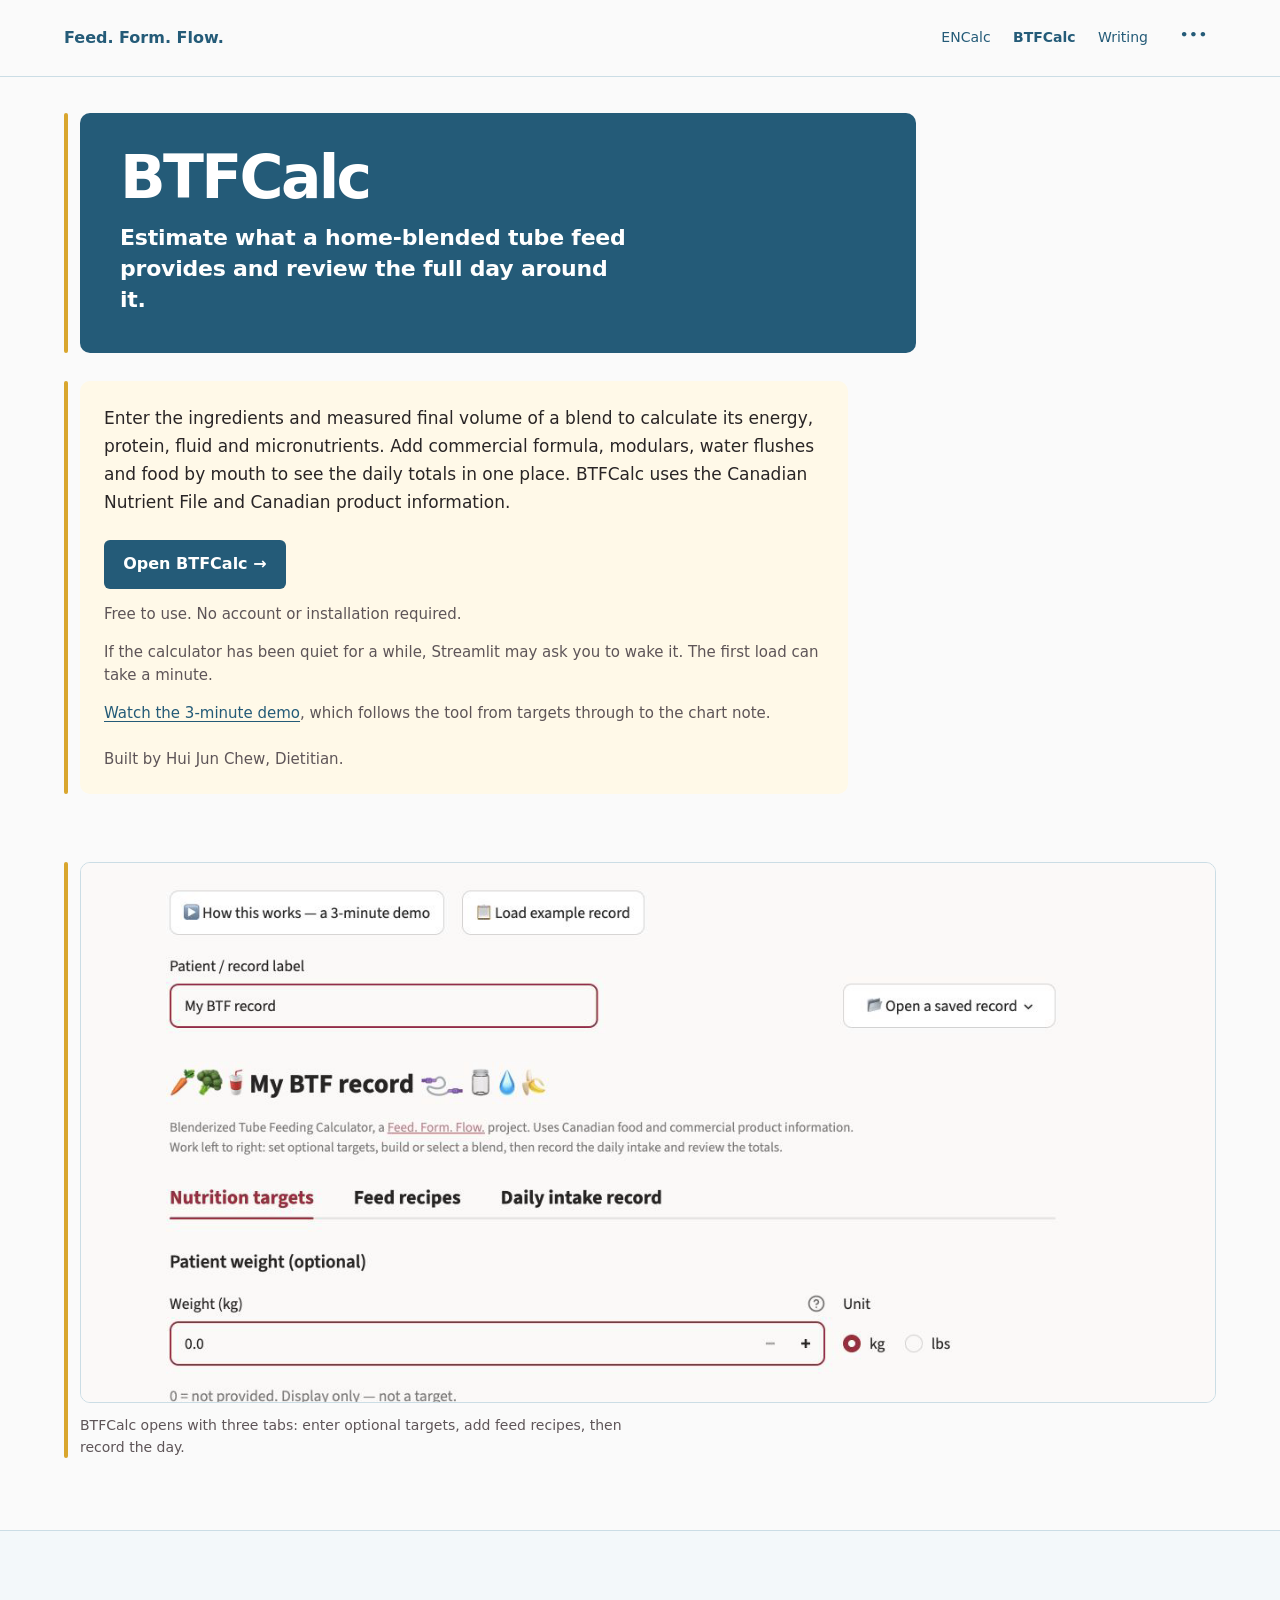
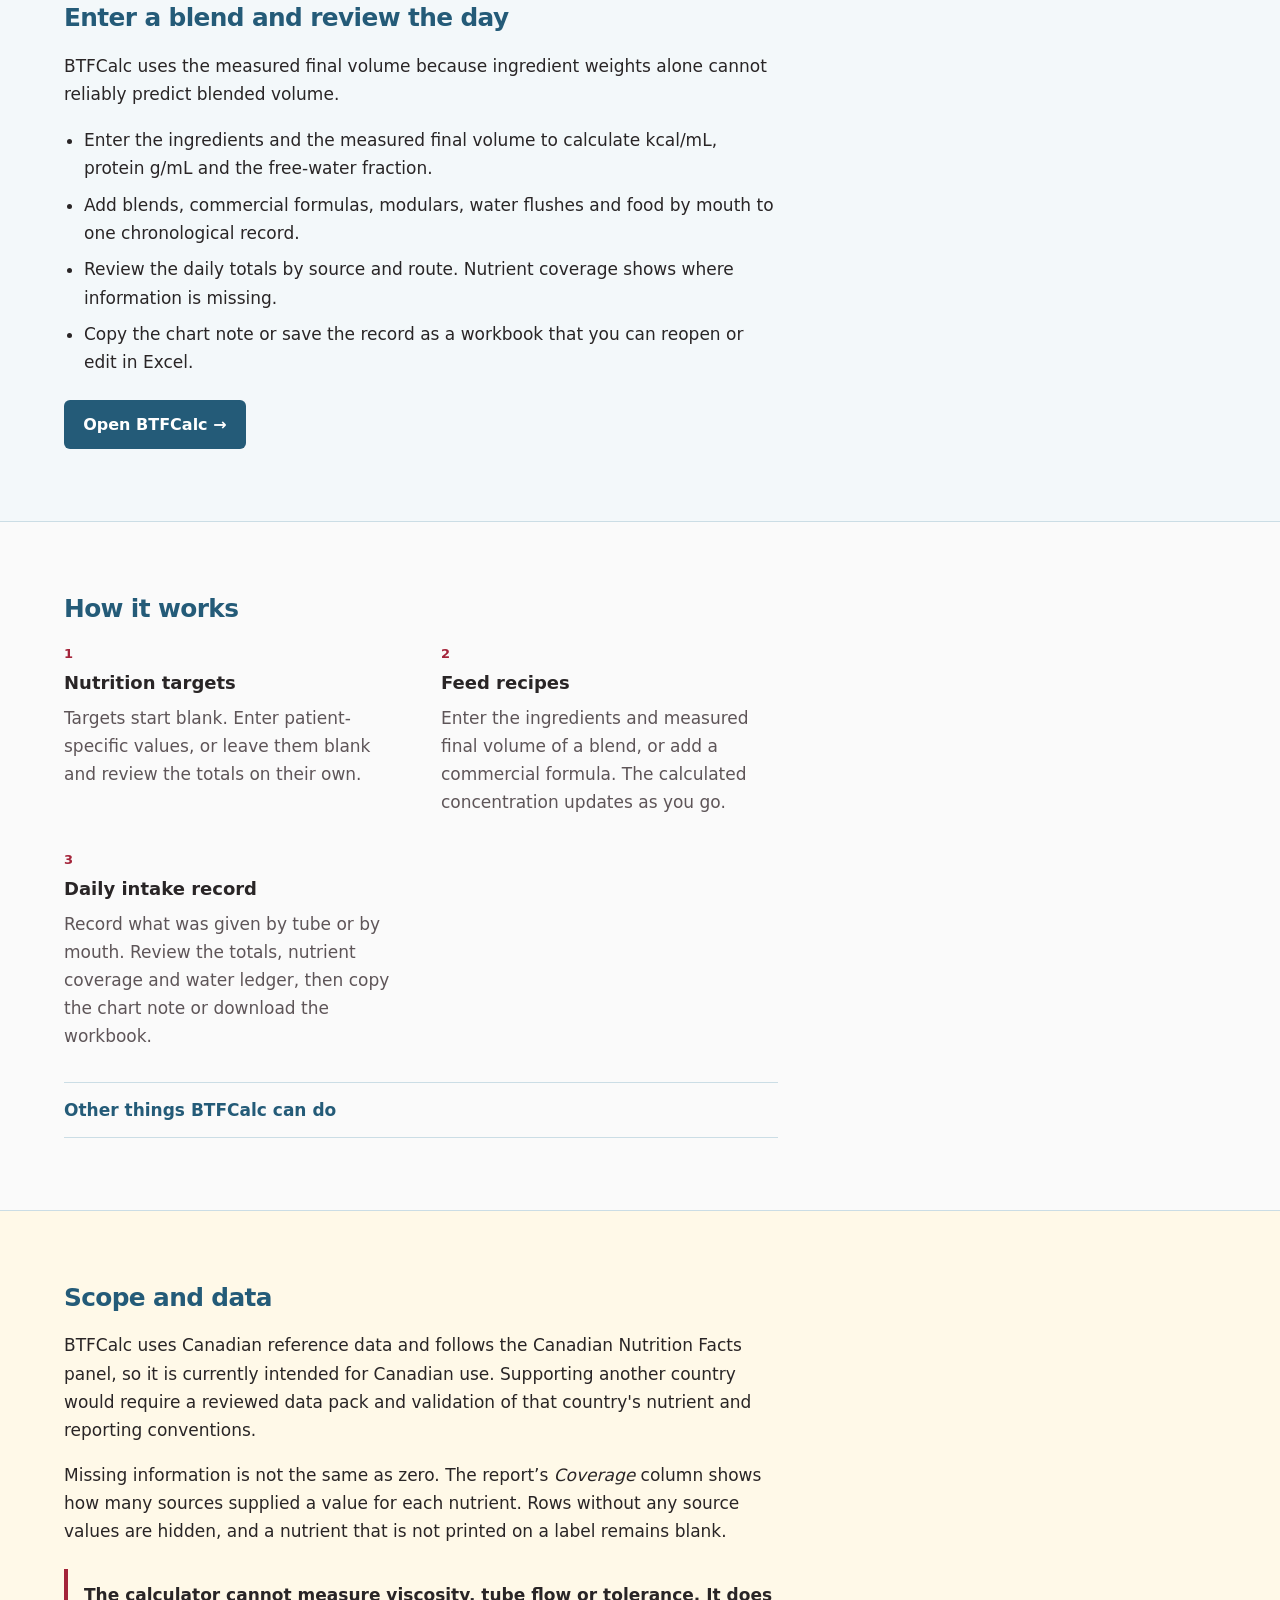
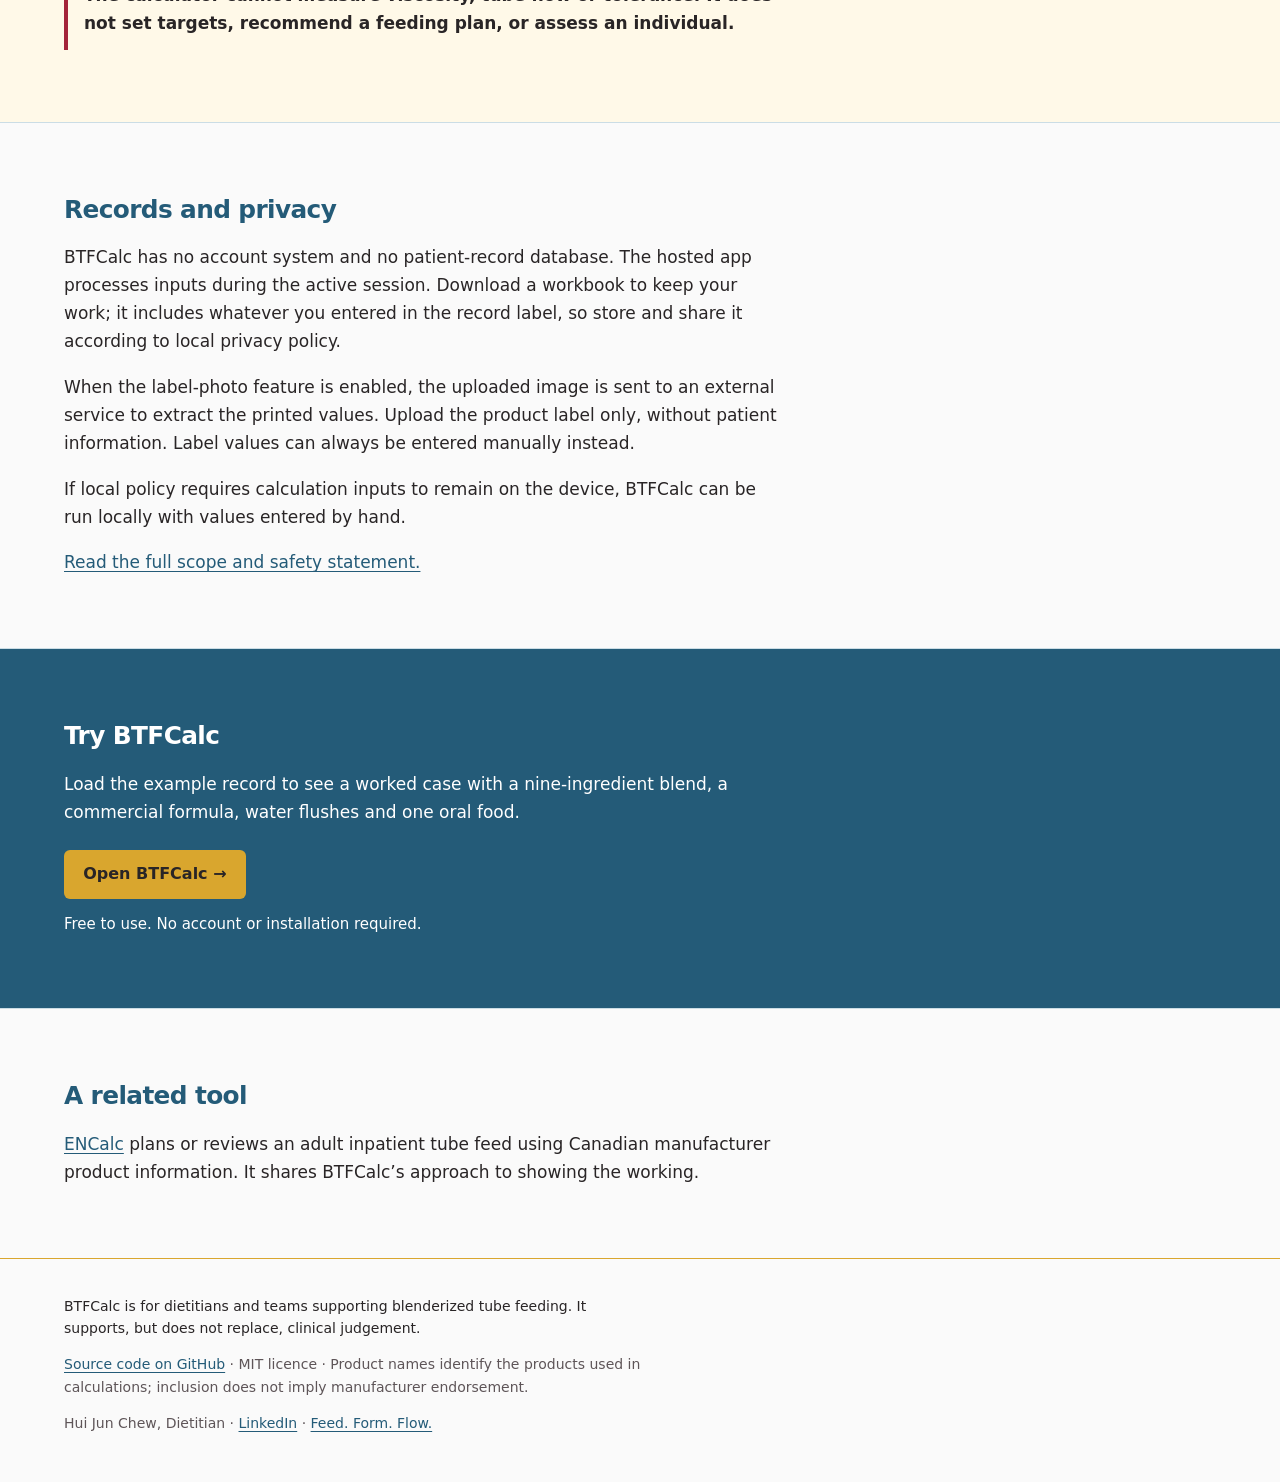
==== docs/btfcalc/index.html @ 2ecd9cf6 "Refine the tools note and product headings" ====
<!doctype html>
<html lang="en">
<head>
<meta charset="utf-8">
<meta name="viewport" content="width=device-width, initial-scale=1, viewport-fit=cover">
<title>BTFCalc | Blenderized Tube Feeding Calculator</title>
<meta name="description" content="BTFCalc helps dietitians enter a home-blended tube feed using its measured final volume and review it alongside the rest of the day's intake. Free, with no account required.">

<link rel="canonical" href="https://feedformflow.ca/btfcalc/">
<link rel="icon" href="../favicon.svg" type="image/svg+xml">

<meta property="og:type" content="website">
<meta property="og:site_name" content="Feed. Form. Flow.">
<meta property="og:title" content="BTFCalc | Blenderized Tube Feeding Calculator">
<meta property="og:description" content="BTFCalc helps dietitians enter a home-blended tube feed using its measured final volume and review it alongside the rest of the day's intake. Free, with no account required.">
<meta property="og:url" content="https://feedformflow.ca/btfcalc/">
<meta property="og:image" content="https://feedformflow.ca/btfcalc/card.png">
<meta property="og:image:width" content="1200">
<meta property="og:image:height" content="630">
<meta property="og:image:alt" content="BTFCalc blenderized tube feeding calculator">
<meta name="twitter:card" content="summary_large_image">

<script type="application/ld+json">
{
  "@context": "https://schema.org",
  "@type": "SoftwareApplication",
  "name": "BTFCalc",
  "alternateName": "Blenderized Tube Feeding Calculator",
  "applicationCategory": "HealthApplication",
  "operatingSystem": "Any modern web browser",
  "url": "https://feedformflow.ca/btfcalc/",
  "installUrl": "https://btfcalc.feedformflow.ca",
  "isAccessibleForFree": true,
  "license": "https://opensource.org/licenses/MIT",
  "inLanguage": "en-CA",
  "author": {
    "@type": "Person",
    "name": "Hui Jun Chew",
    "jobTitle": "Dietitian"
  },
  "description": "BTFCalc helps dietitians enter a home-blended tube feed using its measured final volume and review its energy, protein, fluid and micronutrients alongside the rest of the day's intake."
}
</script>

<script src="../theme.js"></script>
<link rel="stylesheet" href="../theme.css">
<link rel="stylesheet" href="../site.css">
</head>
<body>

<a class="skip" href="#main">Skip to main content</a>

<header class="masthead">
  <div class="wide">
    <a class="wordmark" href="../">Feed. Form. Flow.</a>
    <div class="product-header-actions">
      <nav aria-label="Main">
        <a href="../encalc/">ENCalc</a>
        <a href="./" aria-current="page">BTFCalc</a>
        <a href="https://feedformflow.substack.com">Writing</a>
      </nav>
      <div class="fff-theme-menu">
        <button class="fff-theme-trigger" type="button" aria-expanded="false" aria-controls="fff-theme-options" aria-label="Choose colour theme"><span aria-hidden="true">•••</span></button>
        <div class="fff-theme-control" id="fff-theme-options" role="group" aria-label="Colour theme" hidden>
          <button type="button" data-theme-choice="system" aria-pressed="false"><span class="fff-theme-icon" aria-hidden="true">◐</span><span>System</span></button>
          <button type="button" data-theme-choice="light" aria-pressed="false"><span class="fff-theme-icon" aria-hidden="true">☀</span><span>Light</span></button>
          <button type="button" data-theme-choice="dark" aria-pressed="false"><span class="fff-theme-icon" aria-hidden="true">☾</span><span>Dark</span></button>
        </div>
      </div>
    </div>
  </div>
</header>

<main id="main">

  <div class="hero">
    <div class="hero-frame wide">
      <div class="product-title-surface">
        <h1>BTFCalc</h1>
        <p class="standfirst">Estimate what a home-blended tube feed provides and
          review the full day around it.</p>
      </div>
      <div class="product-introduction">

      <p class="intro">Enter the ingredients and measured final volume of a
        blend to calculate its energy, protein, fluid and micronutrients. Add
        commercial formula, modulars, water flushes and food by mouth to see the
        daily totals in one place. BTFCalc uses the Canadian Nutrient File and
        Canadian product information.</p>

      <div class="actions">
        <a class="cta" href="https://btfcalc.feedformflow.ca">Open BTFCalc →</a>
      </div>

      <p class="note">Free to use. No account or installation required.</p>

      <p class="note">If the calculator has been quiet for a while, Streamlit
        may ask you to wake it. The first load can take a minute.</p>

      <p class="note"><a href="https://vimeo.com/1216832087">Watch the 3-minute
        demo</a>, which follows the tool from targets through to the chart
        note.</p>

      <p class="byline">Built by Hui Jun Chew, Dietitian.</p>
      </div>
    </div>
  </div>

  <div class="media">
    <div class="shot">
      <figure>
        <img src="screenshot-landing.png" width="1280" height="608"
             alt="The blank BTFCalc opening screen, with an optional patient weight field and tabs for Nutrition targets, Feed recipes and Daily intake record.">
        <figcaption>BTFCalc opens with three tabs: enter optional targets, add
          feed recipes, then record the day.</figcaption>
      </figure>
    </div>
  </div>

  <section class="band">
    <div class="copy">
      <h2>Enter a blend and review the day</h2>

      <p>BTFCalc uses the measured final volume because ingredient weights alone
        cannot reliably predict blended volume.</p>

      <ul>
        <li>Enter the ingredients and the measured final volume to calculate
          kcal/mL, protein g/mL and the free-water fraction.</li>
        <li>Add blends, commercial formulas, modulars, water flushes and food by
          mouth to one chronological record.</li>
        <li>Review the daily totals by source and route. Nutrient coverage shows
          where information is missing.</li>
        <li>Copy the chart note or save the record as a workbook that you can
          reopen or edit in Excel.</li>
      </ul>

      <div class="actions">
        <a class="cta" href="https://btfcalc.feedformflow.ca">Open BTFCalc →</a>
      </div>
    </div>
  </section>

  <section>
    <div class="copy">
      <h2>How it works</h2>

      <ol class="steps">
        <li>
          <span class="num">1</span>
          <h3>Nutrition targets</h3>
          <p>Targets start blank. Enter patient-specific values, or leave them
            blank and review the totals on their own.</p>
        </li>
        <li>
          <span class="num">2</span>
          <h3>Feed recipes</h3>
          <p>Enter the ingredients and measured final volume of a blend, or add
            a commercial formula. The calculated concentration updates as you
            go.</p>
        </li>
        <li>
          <span class="num">3</span>
          <h3>Daily intake record</h3>
          <p>Record what was given by tube or by mouth. Review the totals,
            nutrient coverage and water ledger, then copy the chart note or
            download the workbook.</p>
        </li>
      </ol>

      <details>
        <summary>Other things BTFCalc can do</summary>
        <div class="details-body">
          <ul>
            <li>Compare a blend against 51 adult Canadian tube-feeding formulas
              at a daily volume you choose.</li>
            <li>Search the Canadian Nutrient File using your words in any order,
              with some tolerance for spelling mistakes. BTFCalc does not choose
              a food for you.</li>
            <li>Record modular powders in grams and liquids in millilitres, with
              the route for each. Water used to mix a powder is entered
              separately.</li>
            <li>When the label-photo feature is available, read a nutrition
              label into a form that you check against the label in your hand.</li>
          </ul>
        </div>
      </details>
    </div>
  </section>

  <section class="band yellow-band">
    <div class="copy">
      <h2>Scope and data</h2>

      <p>BTFCalc uses Canadian reference data and follows the Canadian Nutrition
        Facts panel, so it is currently intended for Canadian use. Supporting
        another country would require a reviewed data pack and validation of
        that country's nutrient and reporting conventions.</p>

      <p>Missing information is not the same as zero. The report’s
        <em>Coverage</em> column shows how many sources supplied a value for each
        nutrient. Rows without any source values are hidden, and a nutrient that
        is not printed on a label remains blank.</p>

      <div class="caution">
        <p><strong>The calculator cannot measure viscosity, tube flow or
          tolerance. It does not set targets, recommend a feeding plan, or assess
          an individual.</strong></p>
      </div>
    </div>
  </section>

  <section>
    <div class="copy">
      <h2>Records and privacy</h2>

      <p>BTFCalc has no account system and no patient-record database. The hosted
        app processes inputs during the active session. Download a workbook to
        keep your work; it includes whatever you entered in the record label, so
        store and share it according to local privacy policy.</p>

      <p>When the label-photo feature is enabled, the uploaded image is sent to
        an external service to extract the printed values. Upload the product
        label only, without patient information. Label values can always be
        entered manually instead.</p>

      <p>If local policy requires calculation inputs to remain on the device,
        BTFCalc can be run locally with values entered by hand.</p>

      <p><a href="https://github.com/greywhitebinary/blenderized-tubefeed-calculator#scope-and-safety">Read
        the full scope and safety statement.</a></p>
    </div>
  </section>

  <section class="band final">
    <div class="copy">
      <h2>Try BTFCalc</h2>

      <p>Load the example record to see a worked case with a nine-ingredient
        blend, a commercial formula, water flushes and one oral food.</p>

      <div class="actions">
        <a class="cta" href="https://btfcalc.feedformflow.ca">Open BTFCalc →</a>
      </div>

      <p class="note">Free to use. No account or installation required.</p>
    </div>
  </section>

  <section>
    <div class="copy">
      <h2>A related tool</h2>
      <p><a href="../encalc/">ENCalc</a> plans or reviews an adult inpatient tube
        feed using Canadian manufacturer product information. It shares BTFCalc’s
        approach to showing the working.</p>
    </div>
  </section>

</main>

<footer>
  <div class="wide">
    <p class="scope">BTFCalc is for dietitians and teams supporting blenderized
      tube feeding. It supports, but does not replace, clinical judgement.</p>
    <p><a href="https://github.com/greywhitebinary/blenderized-tubefeed-calculator">Source
      code on GitHub</a> · MIT licence · Product names identify the products used
      in calculations; inclusion does not imply manufacturer endorsement.</p>
    <p>Hui Jun Chew, Dietitian ·
      <a href="https://www.linkedin.com/in/hui-jun-gail-chew/">LinkedIn</a> ·
      <a href="https://feedformflow.substack.com">Feed. Form. Flow.</a></p>
  </div>
</footer>

</body>
</html>
---- docs/theme.css ----
.fff-theme-menu {
  position: relative;
  display: inline-flex;
  align-items: center;
}

.fff-theme-trigger,
.fff-theme-control button {
  appearance: none;
  border: 0;
  color: var(--theme-text, inherit);
  font: inherit;
  cursor: pointer;
}

.fff-theme-trigger {
  display: inline-flex;
  align-items: center;
  justify-content: center;
  width: 44px;
  height: 44px;
  border-radius: 7px;
  background: transparent;
}

.fff-theme-trigger span {
  padding-bottom: 7px;
  font-size: 13px;
  font-weight: 700;
  letter-spacing: 0.08em;
  line-height: 1;
}

.fff-theme-trigger:hover,
.fff-theme-trigger[aria-expanded="true"] {
  background: var(--theme-hover, rgba(36, 91, 120, 0.08));
}

.fff-theme-control {
  position: absolute;
  top: calc(100% + 6px);
  right: 0;
  z-index: 30;
  display: grid;
  grid-template-columns: repeat(3, 58px);
  gap: 3px;
  padding: 5px;
  border: 1px solid var(--theme-border, #CBDDE5);
  border-radius: 9px;
  background: var(--theme-ground, #FAFAFA);
  box-shadow: 0 8px 24px rgba(20, 30, 36, 0.14);
  white-space: nowrap;
}

.fff-theme-control[hidden] { display: none; }

.fff-theme-control button {
  display: inline-flex;
  flex-direction: column;
  align-items: center;
  justify-content: center;
  gap: 4px;
  min-height: 52px;
  border-radius: 6px;
  padding: 5px 4px;
  background: transparent;
  font-size: 11px;
  font-weight: 650;
  line-height: 1;
}

.fff-theme-icon {
  font-size: 17px;
  font-weight: 500;
  line-height: 1;
}

.fff-theme-control button:hover,
.fff-theme-control button[aria-pressed="true"] {
  background: var(--theme-hover, rgba(36, 91, 120, 0.08));
}

.fff-theme-control button[aria-pressed="true"] {
  box-shadow: inset 0 0 0 1px var(--theme-border, #CBDDE5);
}

.fff-theme-trigger:focus-visible,
.fff-theme-control button:focus-visible {
  outline: 2px solid var(--theme-focus, #245B78);
  outline-offset: 2px;
}
---- docs/site.css ----
/* Shared by the ENCalc and BTFCalc product explanation pages. The editorial
   homepage uses home.css. Read SITE_GUIDE.md before changing this system. */

:root {
  --blue: #245B78;
  --blue-deep: #17445D;
  --hero-blue: #245B78;
  --blue-background: #F3F8FA;
  --yellow: #D9A62E;
  --yellow-background: #FFF9E8;
  --yellow-hover: #F0C75E;
  --claret: #A4243A;
  --ground: #FAFAFA;
  --ink: #292526;
  --ink-soft: #5E5558;
  --rule: #CBDDE5;
  --on-blue: #FFFFFF;
  --on-yellow: #292526;
  --cta-bg: #245B78;
  --cta-hover: #17445D;
  --cta-text: #FFFFFF;
  --radius: 10px;
  --frame: 1184px;
  --gutter: 64px;
  --spine-offset: 16px;
  --spine-width: 4px;

  --theme-border: var(--rule);
  --theme-ground: var(--ground);
  --theme-text: var(--blue);
  --theme-hover: #E7F1F5;
  --theme-active: var(--blue);
  --theme-active-text: #FFFFFF;
  --theme-focus: var(--blue);

  color-scheme: light;
}

:root[data-theme="dark"] {
  --blue: #76B8DA;
  --blue-deep: #9ACCE5;
  --hero-blue: #17445D;
  --blue-background: #152A35;
  --yellow: #F0C75E;
  --yellow-background: #332C17;
  --yellow-hover: #F5D77E;
  --claret: #E0708A;
  --ground: #0E1117;
  --ink: #F5F5F5;
  --ink-soft: #C9BFC2;
  --rule: #334956;
  --on-blue: #FFFFFF;
  --on-yellow: #0E1117;
  --cta-bg: #245B78;
  --cta-hover: #17445D;
  --cta-text: #FFFFFF;

  --theme-hover: #203B49;
  --theme-active: #76B8DA;
  --theme-active-text: #0E1117;

  color-scheme: dark;
}

*, *::before, *::after { box-sizing: border-box; }

html {
  -webkit-text-size-adjust: 100%;
  background: var(--ground);
  font-family: system-ui, -apple-system, BlinkMacSystemFont, "Segoe UI",
               Helvetica, Arial, sans-serif;
}

body {
  margin: 0;
  background: var(--ground);
  color: var(--ink);
  font-family: inherit;
  font-size: 1.0625rem;
  font-weight: 400;
  line-height: 1.65;
  padding-top: env(safe-area-inset-top, 0px);
  padding-bottom: env(safe-area-inset-bottom, 0px);
}

img { max-width: 100%; height: auto; }

a {
  color: var(--blue);
  text-decoration-thickness: 1px;
  text-underline-offset: 0.2em;
}

a:hover {
  color: var(--blue-deep);
  text-decoration-thickness: 2px;
}

:focus-visible { outline: 3px solid var(--blue); outline-offset: 3px; }

.skip {
  position: absolute;
  left: -9999px;
  top: 0;
  z-index: 20;
  padding: 0.75rem 1.25rem;
  background: var(--hero-blue);
  color: var(--on-blue);
  font-weight: 650;
  text-decoration: none;
}

.skip:focus { left: 0.5rem; top: 0.5rem; }

.copy,
.wide,
.media .shot {
  width: min(calc(100% - (2 * var(--gutter))), var(--frame));
  margin-inline: auto;
}

/* ---------- masthead ---------- */

.masthead { border-bottom: 1px solid var(--rule); }

.masthead .wide {
  display: flex;
  align-items: center;
  justify-content: space-between;
  gap: 1rem 2rem;
  min-height: 76px;
}

.wordmark {
  display: inline-flex;
  align-items: center;
  min-height: 44px;
  color: var(--blue);
  font-size: 1rem;
  font-weight: 700;
  text-decoration: none;
  white-space: nowrap;
}

.product-header-actions {
  display: flex;
  align-items: center;
  justify-content: flex-end;
  gap: 0.75rem 1.5rem;
}

.masthead nav {
  display: flex;
  align-items: center;
  gap: 1.4rem;
  font-size: 0.875rem;
}

.masthead nav a {
  display: inline-flex;
  align-items: center;
  min-height: 44px;
  text-decoration: none;
}

.masthead nav a:hover { text-decoration: underline; }
.masthead nav a[aria-current="page"] {
  color: var(--blue);
  font-weight: 700;
}

/* ---------- product introduction ---------- */

.hero { padding: 2.25rem 0 4.25rem; }

.product-title-surface {
  position: relative;
  width: min(calc(74% - var(--spine-offset)), 54rem);
  margin-left: var(--spine-offset);
  padding: 2.15rem 2.5rem 2.35rem;
  background: var(--hero-blue);
  border-radius: var(--radius);
  color: var(--on-blue);
}

h1 {
  margin: 0;
  color: var(--on-blue);
  font-size: clamp(2.75rem, 5.2vw, 3.75rem);
  font-weight: 650;
  line-height: 1;
  letter-spacing: -0.045em;
}

.standfirst {
  max-width: 34ch;
  margin: 1rem 0 0;
  color: var(--on-blue);
  font-size: clamp(1.125rem, 2.25vw, 1.375rem);
  font-weight: 550;
  line-height: 1.4;
  letter-spacing: -0.01em;
}

.product-introduction {
  position: relative;
  width: min(calc(100% - var(--spine-offset)), 48rem);
  margin: 1.75rem 0 0 var(--spine-offset);
  padding: 1.4rem 1.5rem;
  background: var(--yellow-background);
  border-radius: var(--radius);
}

.product-title-surface::before,
.product-introduction::before,
.media figure::before {
  content: "";
  position: absolute;
  top: 0;
  bottom: 0;
  left: calc(-1 * var(--spine-offset));
  width: var(--spine-width);
  border-radius: 2px;
  background: var(--yellow);
}

.product-introduction .intro { max-width: 66ch; }

.actions {
  display: flex;
  flex-wrap: wrap;
  align-items: center;
  gap: 1rem 1.5rem;
  margin-top: 1.5rem;
}

.cta {
  display: inline-flex;
  align-items: center;
  min-height: 46px;
  padding: 0.7rem 1.2rem;
  border-radius: 6px;
  background: var(--cta-bg);
  color: var(--cta-text);
  font-size: 1rem;
  font-weight: 650;
  text-decoration: none;
}

.cta:hover {
  background: var(--cta-hover);
  color: var(--cta-text);
  text-decoration: none;
}

.note {
  margin: 0.9rem 0 0;
  color: var(--ink-soft);
  font-size: 0.9375rem;
  line-height: 1.55;
}

.byline {
  margin: 1.4rem 0 0;
  color: var(--ink-soft);
  font-size: 0.9375rem;
}

/* ---------- calculator image ---------- */

.media { padding-bottom: 4.5rem; }

.media figure {
  position: relative;
  width: calc(100% - var(--spine-offset));
  margin: 0 0 0 var(--spine-offset);
}

.media img {
  display: block;
  width: 100%;
  border: 1px solid var(--rule);
  border-radius: var(--radius);
  background: #FCFAF9;
}

figcaption {
  max-width: 66ch;
  margin-top: 0.75rem;
  color: var(--ink-soft);
  font-size: 0.875rem;
  line-height: 1.55;
}

/* ---------- product sections ---------- */

section { scroll-margin-top: 1.5rem; }

section .copy {
  padding-block: 4.5rem;
}

section .copy > * {
  width: min(100%, 66ch);
}

.band {
  background: var(--blue-background);
  border-block: 1px solid var(--rule);
}

.yellow-band { background: var(--yellow-background); }

h2 {
  margin: 0 0 1.1rem;
  color: var(--blue);
  font-size: clamp(1.35rem, 2.2vw, 1.55rem);
  font-weight: 700;
  line-height: 1.25;
  letter-spacing: -0.025em;
}

h3 {
  margin: 0 0 0.4rem;
  color: var(--ink);
  font-size: 1.125rem;
  font-weight: 700;
}

p { margin: 0 0 1.1rem; }
p:last-child { margin-bottom: 0; }

ul { margin: 0 0 1.1rem; padding-left: 1.25rem; }
li { margin-bottom: 0.55rem; }
li:last-child { margin-bottom: 0; }

strong { font-weight: 700; }

/* ---------- steps ---------- */

.steps {
  display: grid;
  grid-template-columns: repeat(2, minmax(0, 1fr));
  gap: 2rem 2.5rem;
  max-width: none;
  margin: 0.5rem 0 0;
  padding: 0;
  list-style: none;
}

.steps li { margin: 0; }

.steps .num {
  display: block;
  margin-bottom: 0.25rem;
  color: var(--claret);
  font-size: 0.8125rem;
  font-weight: 700;
}

.steps p { margin: 0; color: var(--ink-soft); }

/* ---------- expandable details ---------- */

details {
  margin-top: 2rem;
  border-top: 1px solid var(--rule);
  border-bottom: 1px solid var(--rule);
}

summary {
  display: flex;
  align-items: center;
  min-height: 48px;
  padding: 0.8rem 0;
  color: var(--blue);
  font-weight: 650;
  cursor: pointer;
}

summary:hover { color: var(--blue-deep); }
details[open] summary { border-bottom: 1px solid var(--rule); }
.details-body { padding-block: 1.5rem; }
.details-body h3 { margin-top: 1.75rem; }
.details-body h3:first-child { margin-top: 0; }

/* ---------- caution ---------- */

.caution {
  margin-top: 1.5rem;
  padding: 0.75rem 0 0.75rem 1rem;
  border-left: 4px solid var(--claret);
}

.caution p { margin: 0; }

/* ---------- final action ---------- */

.final {
  background: var(--hero-blue);
  color: var(--on-blue);
}

.final h2 { color: var(--on-blue); }
.final .note { color: var(--on-blue); }

.final .cta {
  background: var(--yellow);
  color: var(--on-yellow);
}

.final .cta:hover {
  background: var(--yellow-hover);
  color: var(--on-yellow);
}

.final :focus-visible { outline-color: var(--yellow); }

/* ---------- footer ---------- */

footer {
  border-top: 1px solid var(--yellow);
  color: var(--ink-soft);
  font-size: 0.875rem;
  line-height: 1.6;
}

footer .wide {
  padding-block: 2.25rem 3rem;
}

footer p { max-width: 66ch; margin: 0 0 0.85rem; }
footer p:last-child { margin-bottom: 0; }
footer .scope { color: var(--ink); }

/* ---------- responsive layout ---------- */

@media (max-width: 900px) {
  :root {
    --gutter: 40px;
  }

  .masthead .wide { flex-wrap: wrap; padding-block: 0.75rem; }
  .product-header-actions { flex-wrap: wrap; }
  .product-title-surface { width: min(86%, 54rem); }
}

@media (max-width: 700px) {
  section .copy { padding-block: 3.25rem; }
}

@media (max-width: 600px) {
  :root { --gutter: 20px; --spine-offset: 12px; --spine-width: 3px; }

  body { font-size: 1rem; }
  .masthead .wide { align-items: flex-start; }
  .product-header-actions { width: 100%; justify-content: space-between; }
  .masthead nav { gap: 1rem; font-size: 0.8125rem; }

  .hero { padding: 1.25rem 0 3.25rem; }
  .product-title-surface { width: calc(100% - var(--spine-offset)); padding: 1.75rem 1.5rem 2rem; }
  .product-introduction { width: calc(100% - var(--spine-offset)); margin-top: 1.25rem; padding: 1.15rem; }
  .media { padding-bottom: 3.25rem; }
  .steps { grid-template-columns: 1fr; gap: 1.6rem; }
}
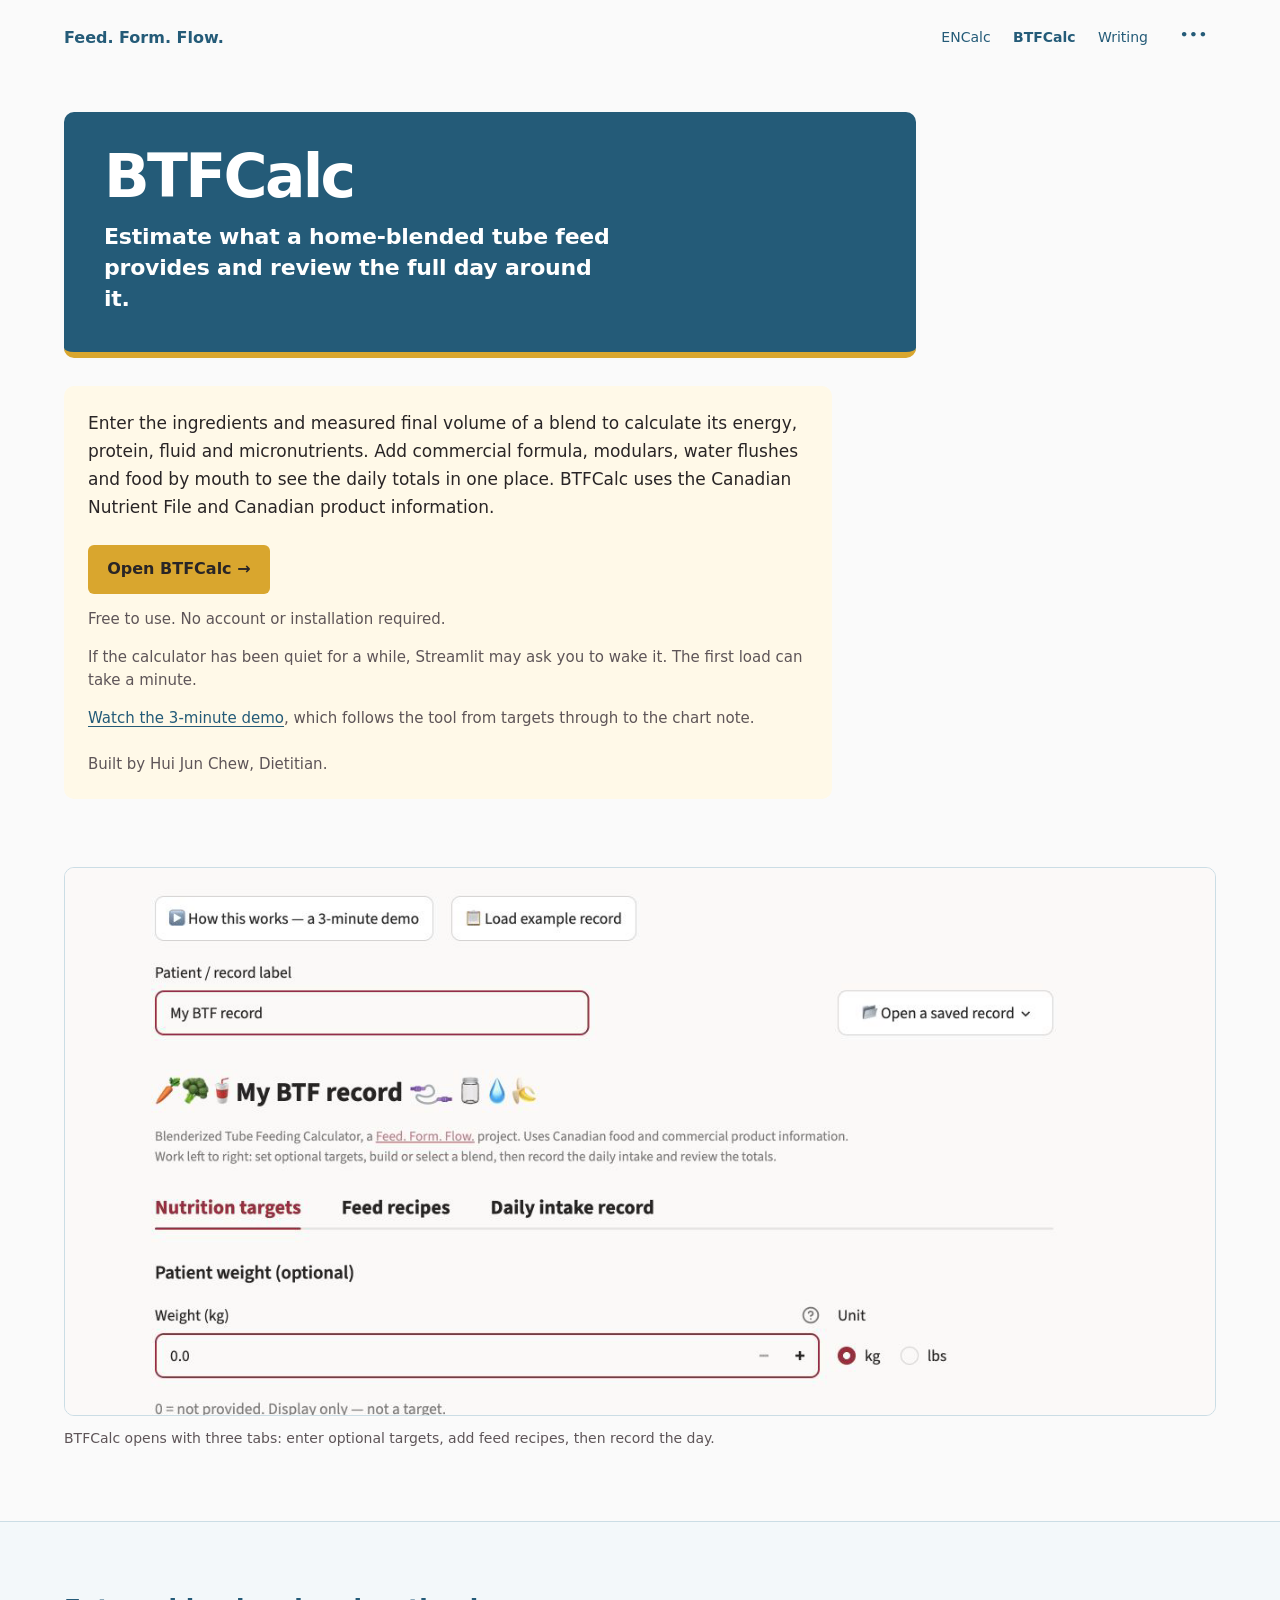
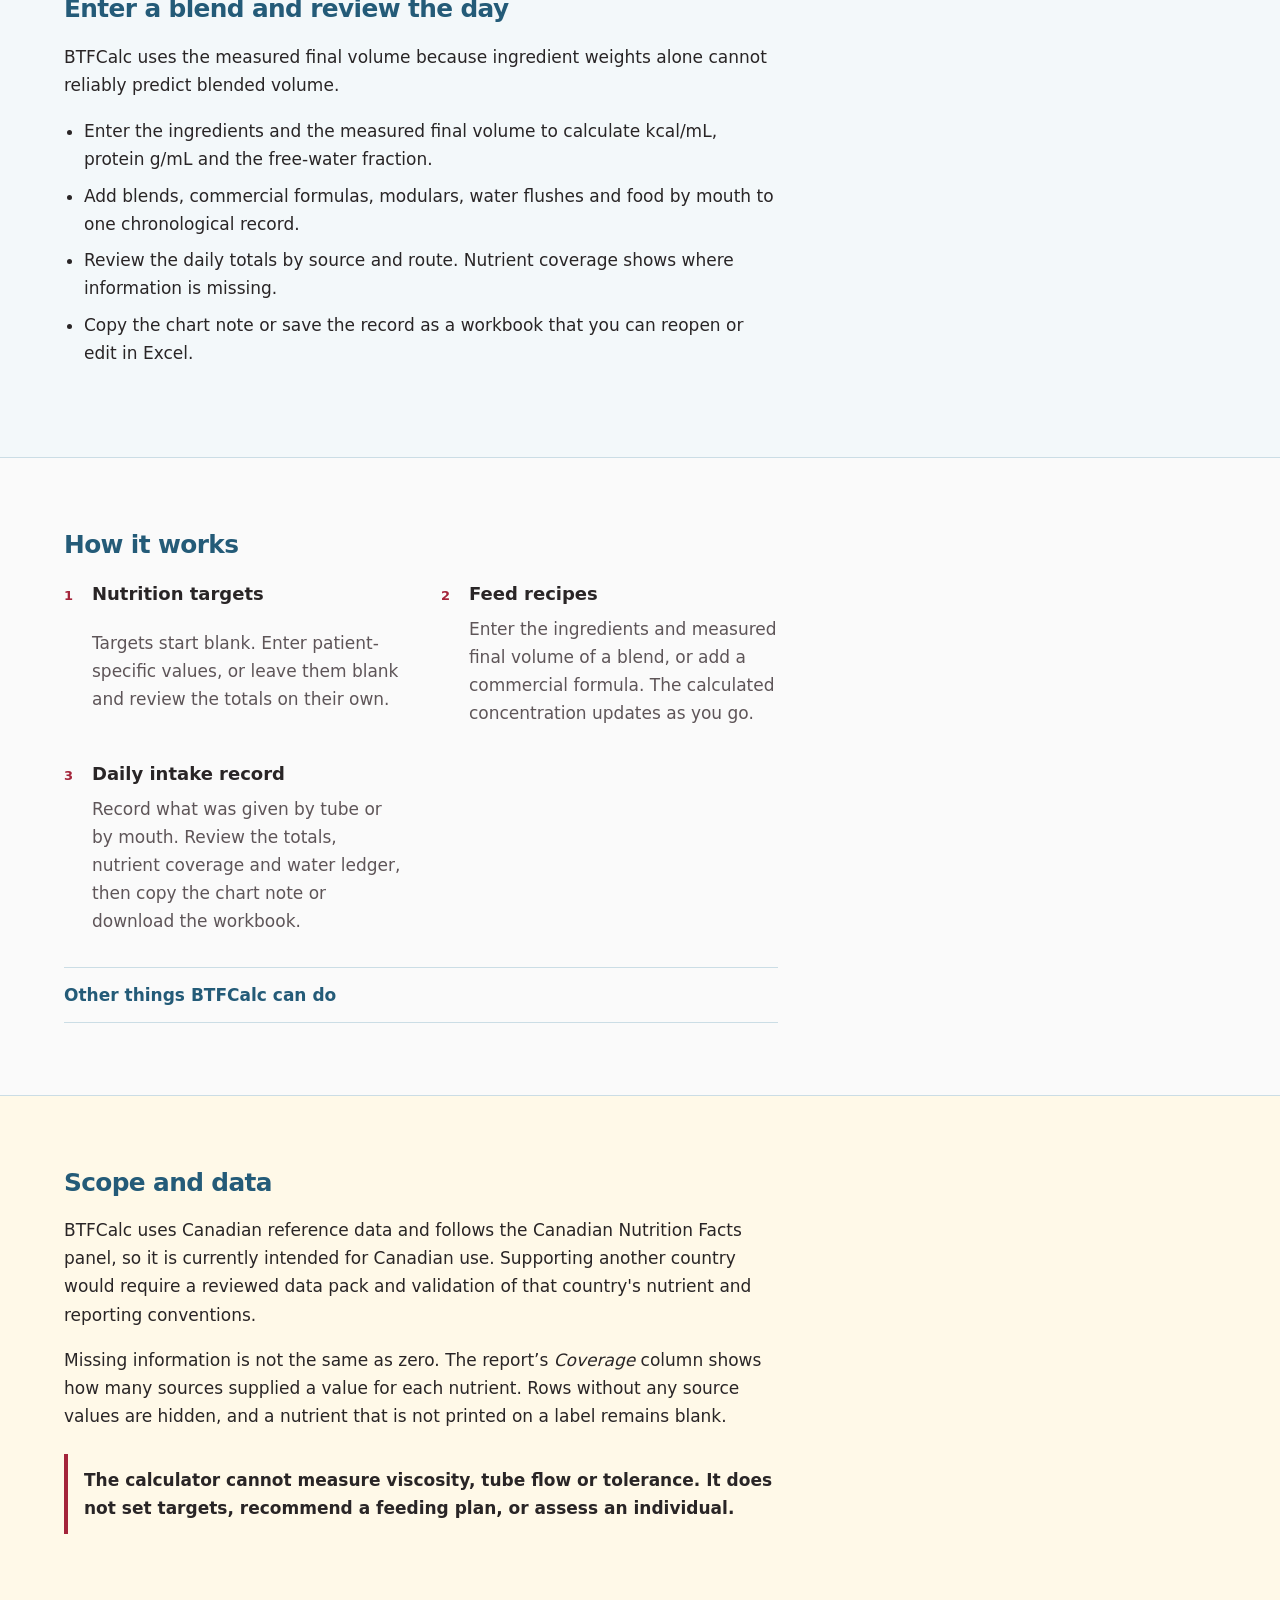
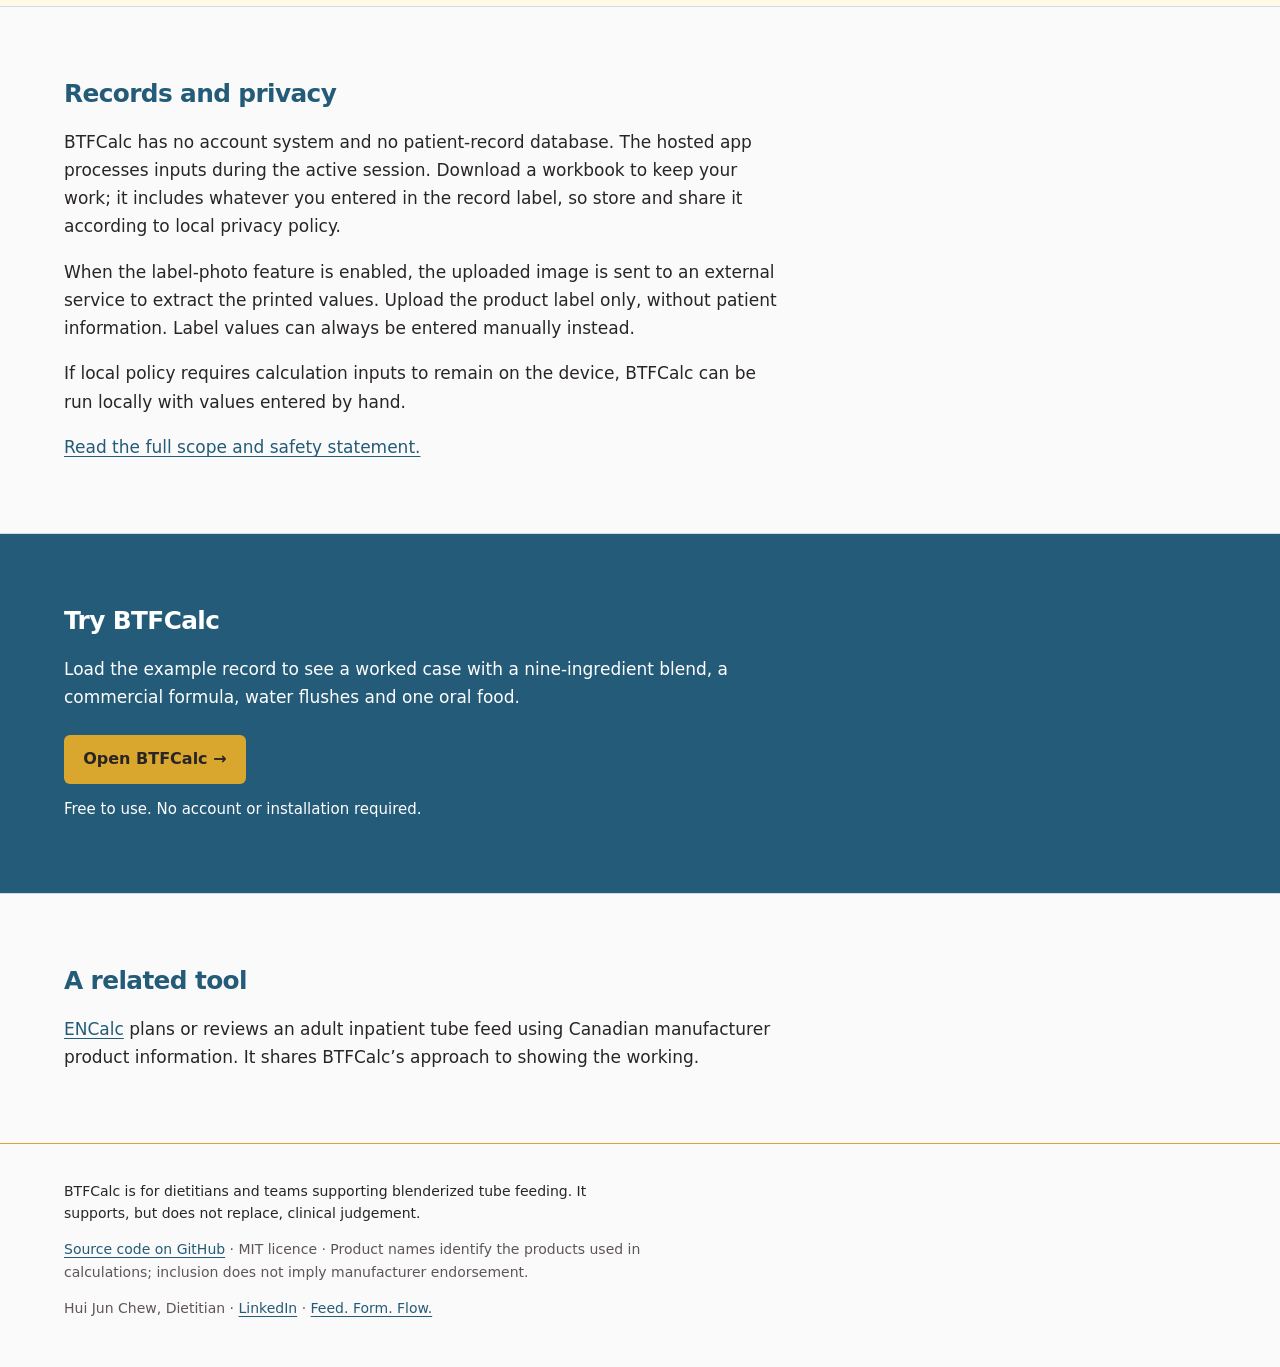
==== commit 95afb771: "Use mustard for product page actions" ====
--- a/docs/btfcalc/index.html
+++ b/docs/btfcalc/index.html
@@ -135,9 +135,6 @@
           reopen or edit in Excel.</li>
       </ul>
 
-      <div class="actions">
-        <a class="cta" href="https://btfcalc.feedformflow.ca">Open BTFCalc →</a>
-      </div>
     </div>
   </section>
 
--- a/docs/site.css
+++ b/docs/site.css
@@ -16,14 +16,12 @@
   --rule: #CBDDE5;
   --on-blue: #FFFFFF;
   --on-yellow: #292526;
-  --cta-bg: #245B78;
-  --cta-hover: #17445D;
-  --cta-text: #FFFFFF;
+  --cta-bg: var(--yellow);
+  --cta-hover: var(--yellow-hover);
+  --cta-text: var(--on-yellow);
   --radius: 10px;
   --frame: 1184px;
   --gutter: 64px;
-  --spine-offset: 16px;
-  --spine-width: 4px;
 
   --theme-border: var(--rule);
   --theme-ground: var(--ground);
@@ -51,9 +49,9 @@
   --rule: #334956;
   --on-blue: #FFFFFF;
   --on-yellow: #0E1117;
-  --cta-bg: #245B78;
-  --cta-hover: #17445D;
-  --cta-text: #FFFFFF;
+  --cta-bg: var(--yellow);
+  --cta-hover: var(--yellow-hover);
+  --cta-text: var(--on-yellow);
 
   --theme-hover: #203B49;
   --theme-active: #76B8DA;
@@ -121,7 +119,7 @@
 
 /* ---------- masthead ---------- */
 
-.masthead { border-bottom: 1px solid var(--rule); }
+.masthead { border-bottom: 0; }
 
 .masthead .wide {
   display: flex;
@@ -174,10 +172,9 @@
 .hero { padding: 2.25rem 0 4.25rem; }
 
 .product-title-surface {
-  position: relative;
-  width: min(calc(74% - var(--spine-offset)), 54rem);
-  margin-left: var(--spine-offset);
+  width: min(74%, 54rem);
   padding: 2.15rem 2.5rem 2.35rem;
+  border-bottom: 6px solid var(--yellow);
   background: var(--hero-blue);
   border-radius: var(--radius);
   color: var(--on-blue);
@@ -203,25 +200,11 @@
 }
 
 .product-introduction {
-  position: relative;
-  width: min(calc(100% - var(--spine-offset)), 48rem);
-  margin: 1.75rem 0 0 var(--spine-offset);
+  width: min(100%, 48rem);
+  margin: 1.75rem 0 0;
   padding: 1.4rem 1.5rem;
   background: var(--yellow-background);
   border-radius: var(--radius);
-}
-
-.product-title-surface::before,
-.product-introduction::before,
-.media figure::before {
-  content: "";
-  position: absolute;
-  top: 0;
-  bottom: 0;
-  left: calc(-1 * var(--spine-offset));
-  width: var(--spine-width);
-  border-radius: 2px;
-  background: var(--yellow);
 }
 
 .product-introduction .intro { max-width: 66ch; }
@@ -271,9 +254,8 @@
 .media { padding-bottom: 4.5rem; }
 
 .media figure {
-  position: relative;
-  width: calc(100% - var(--spine-offset));
-  margin: 0 0 0 var(--spine-offset);
+  width: 100%;
+  margin: 0;
 }
 
 .media img {
@@ -285,7 +267,7 @@
 }
 
 figcaption {
-  max-width: 66ch;
+  width: 100%;
   margin-top: 0.75rem;
   color: var(--ink-soft);
   font-size: 0.875rem;
@@ -348,17 +330,33 @@
   list-style: none;
 }
 
-.steps li { margin: 0; }
+.steps li {
+  display: grid;
+  grid-template-columns: 1.4rem minmax(0, 1fr);
+  column-gap: 0.35rem;
+  align-items: baseline;
+  margin: 0;
+}
 
 .steps .num {
-  display: block;
-  margin-bottom: 0.25rem;
+  grid-column: 1;
+  grid-row: 1;
   color: var(--claret);
   font-size: 0.8125rem;
   font-weight: 700;
 }
 
-.steps p { margin: 0; color: var(--ink-soft); }
+.steps h3 {
+  grid-column: 2;
+  grid-row: 1;
+}
+
+.steps p {
+  grid-column: 2;
+  grid-row: 2;
+  margin: 0;
+  color: var(--ink-soft);
+}
 
 /* ---------- expandable details ---------- */
 
@@ -450,7 +448,7 @@
 }
 
 @media (max-width: 600px) {
-  :root { --gutter: 20px; --spine-offset: 12px; --spine-width: 3px; }
+  :root { --gutter: 20px; }
 
   body { font-size: 1rem; }
   .masthead .wide { align-items: flex-start; }
@@ -458,8 +456,8 @@
   .masthead nav { gap: 1rem; font-size: 0.8125rem; }
 
   .hero { padding: 1.25rem 0 3.25rem; }
-  .product-title-surface { width: calc(100% - var(--spine-offset)); padding: 1.75rem 1.5rem 2rem; }
-  .product-introduction { width: calc(100% - var(--spine-offset)); margin-top: 1.25rem; padding: 1.15rem; }
+  .product-title-surface { width: 100%; padding: 1.75rem 1.5rem 2rem; }
+  .product-introduction { width: 100%; margin-top: 1.25rem; padding: 1.15rem; }
   .media { padding-bottom: 3.25rem; }
   .steps { grid-template-columns: 1fr; gap: 1.6rem; }
 }
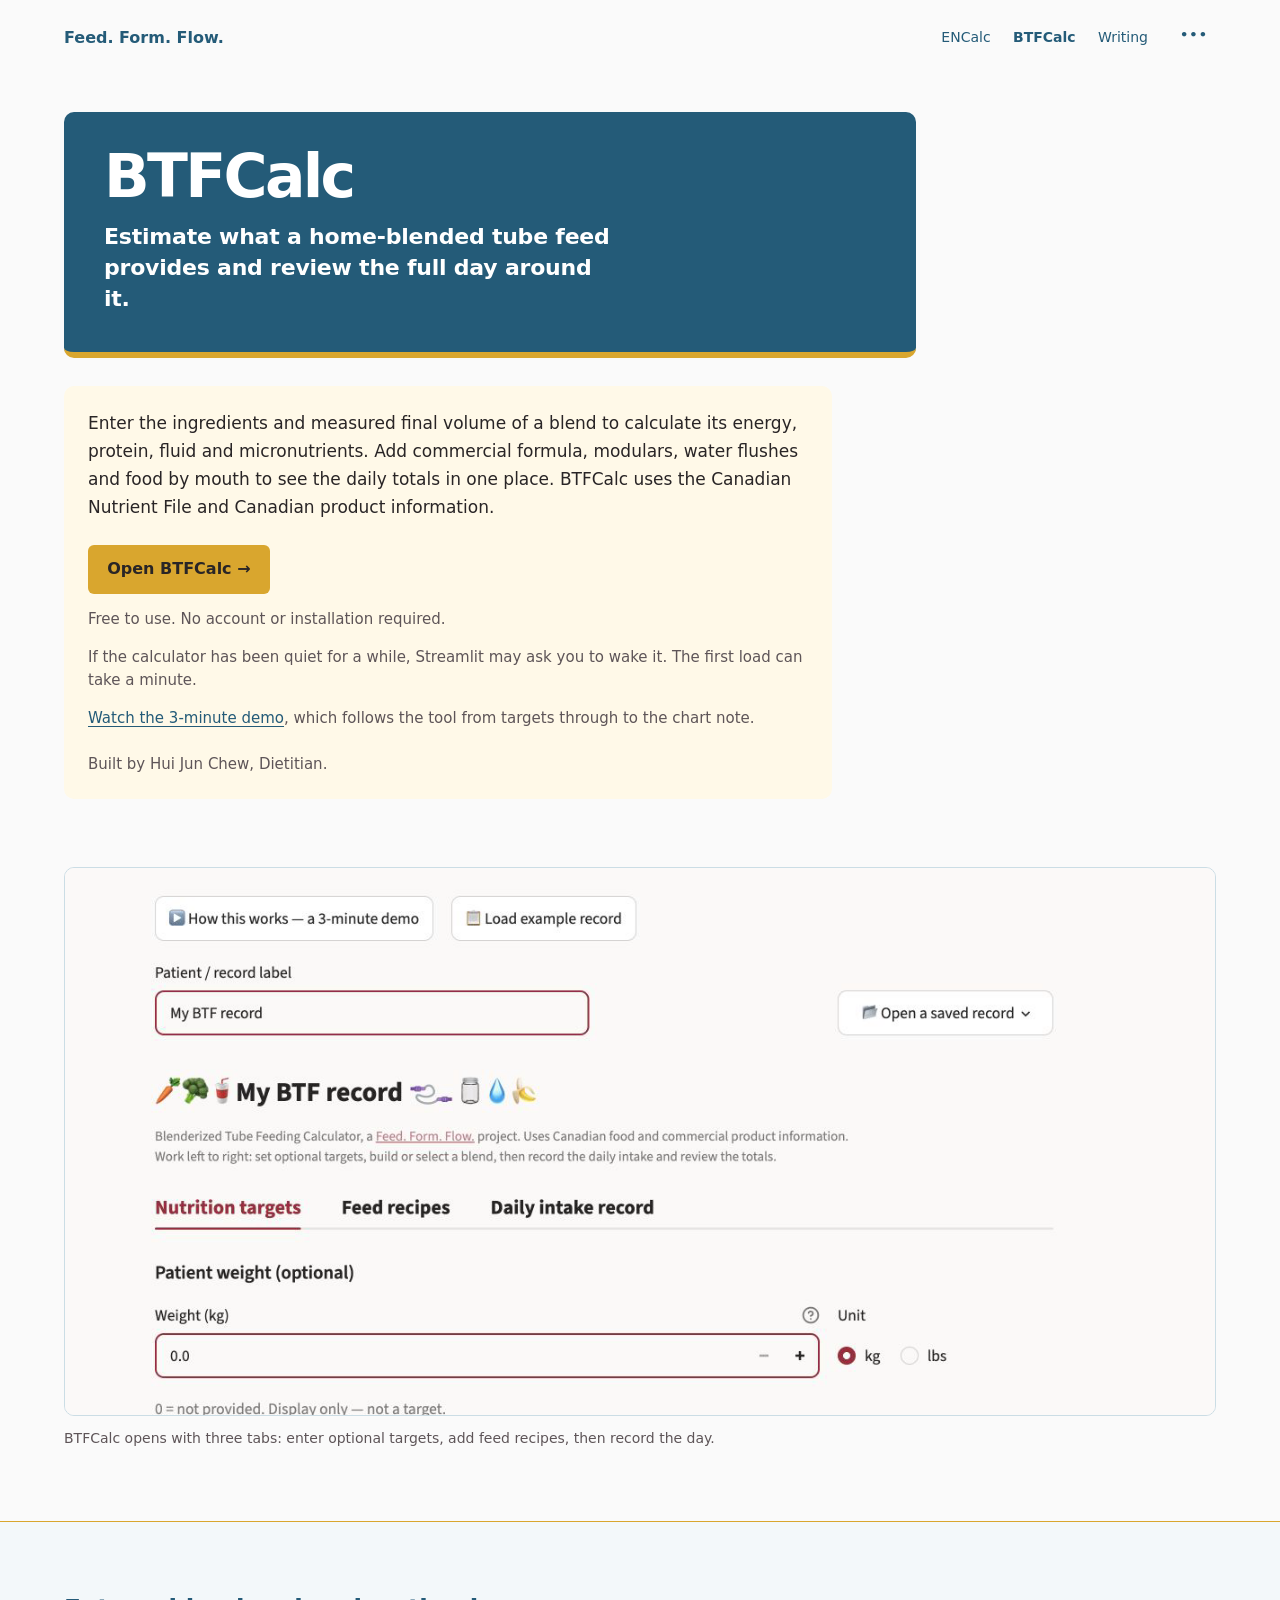
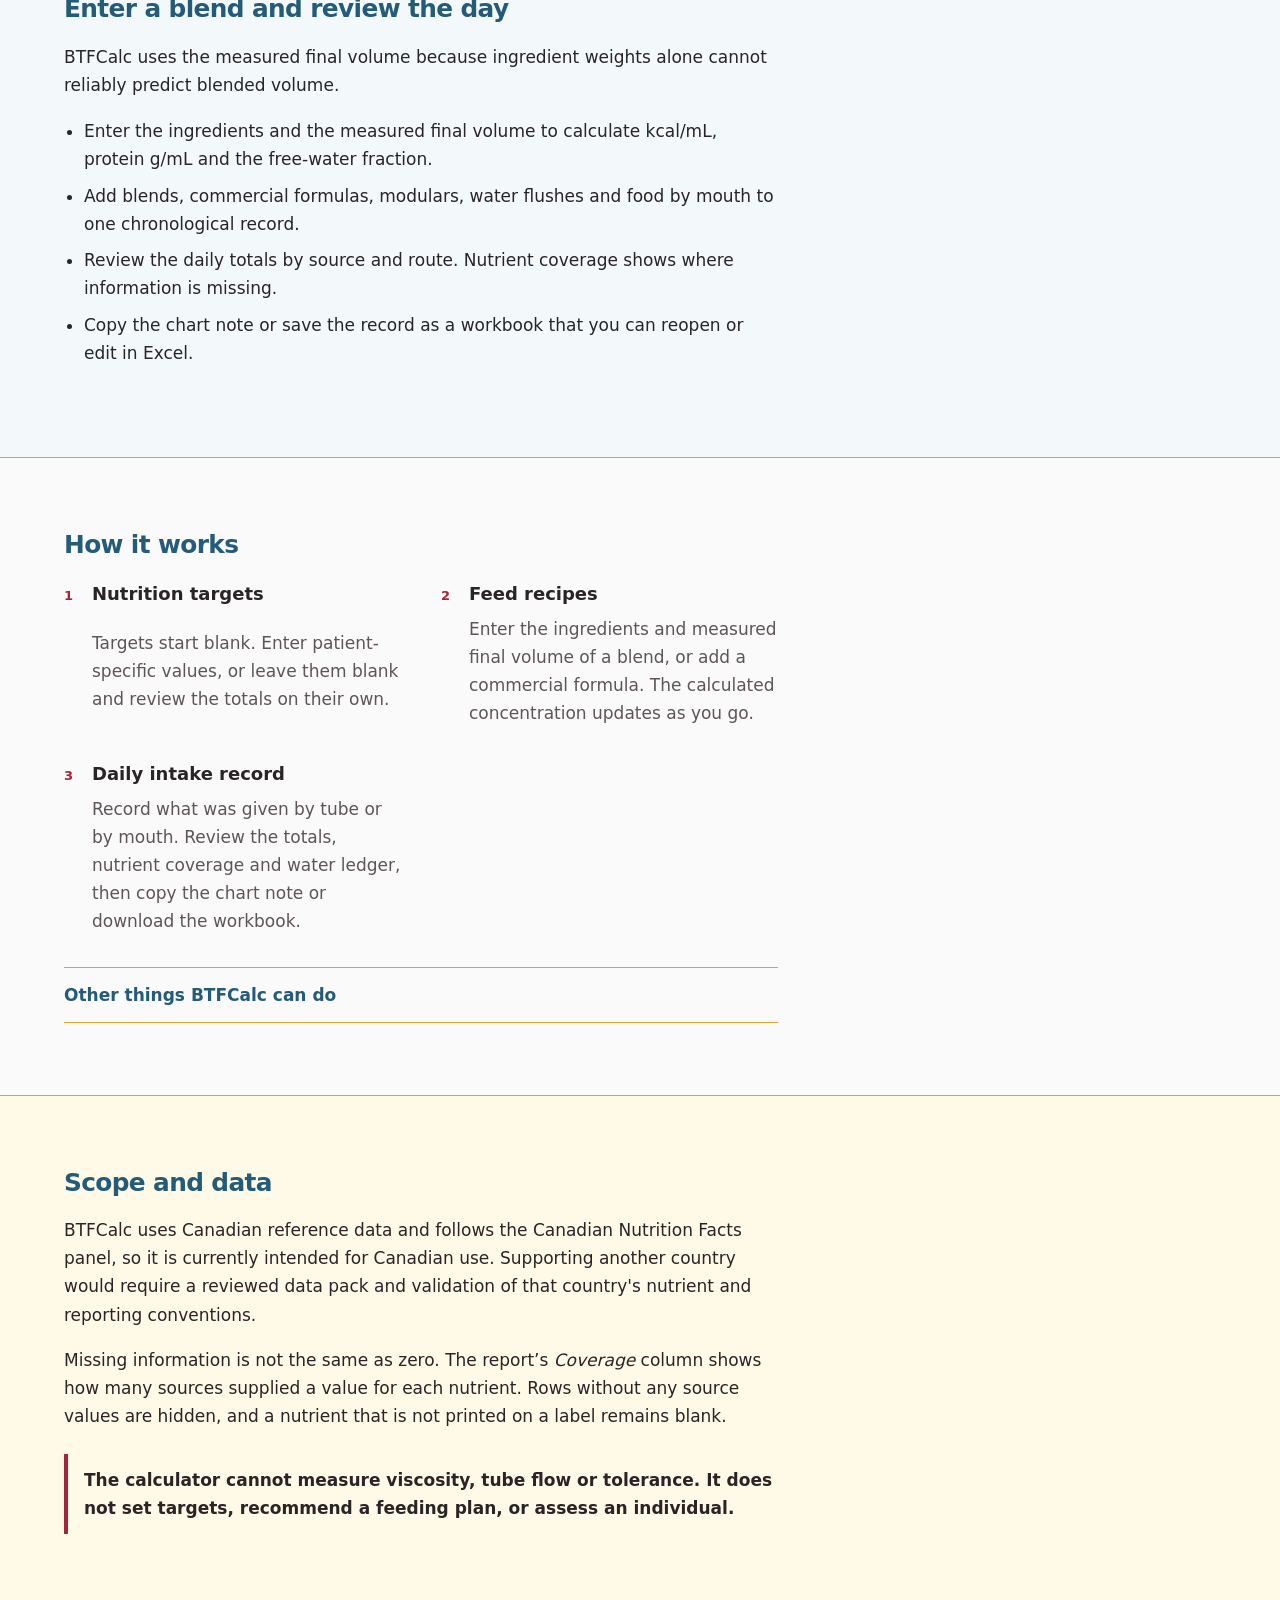
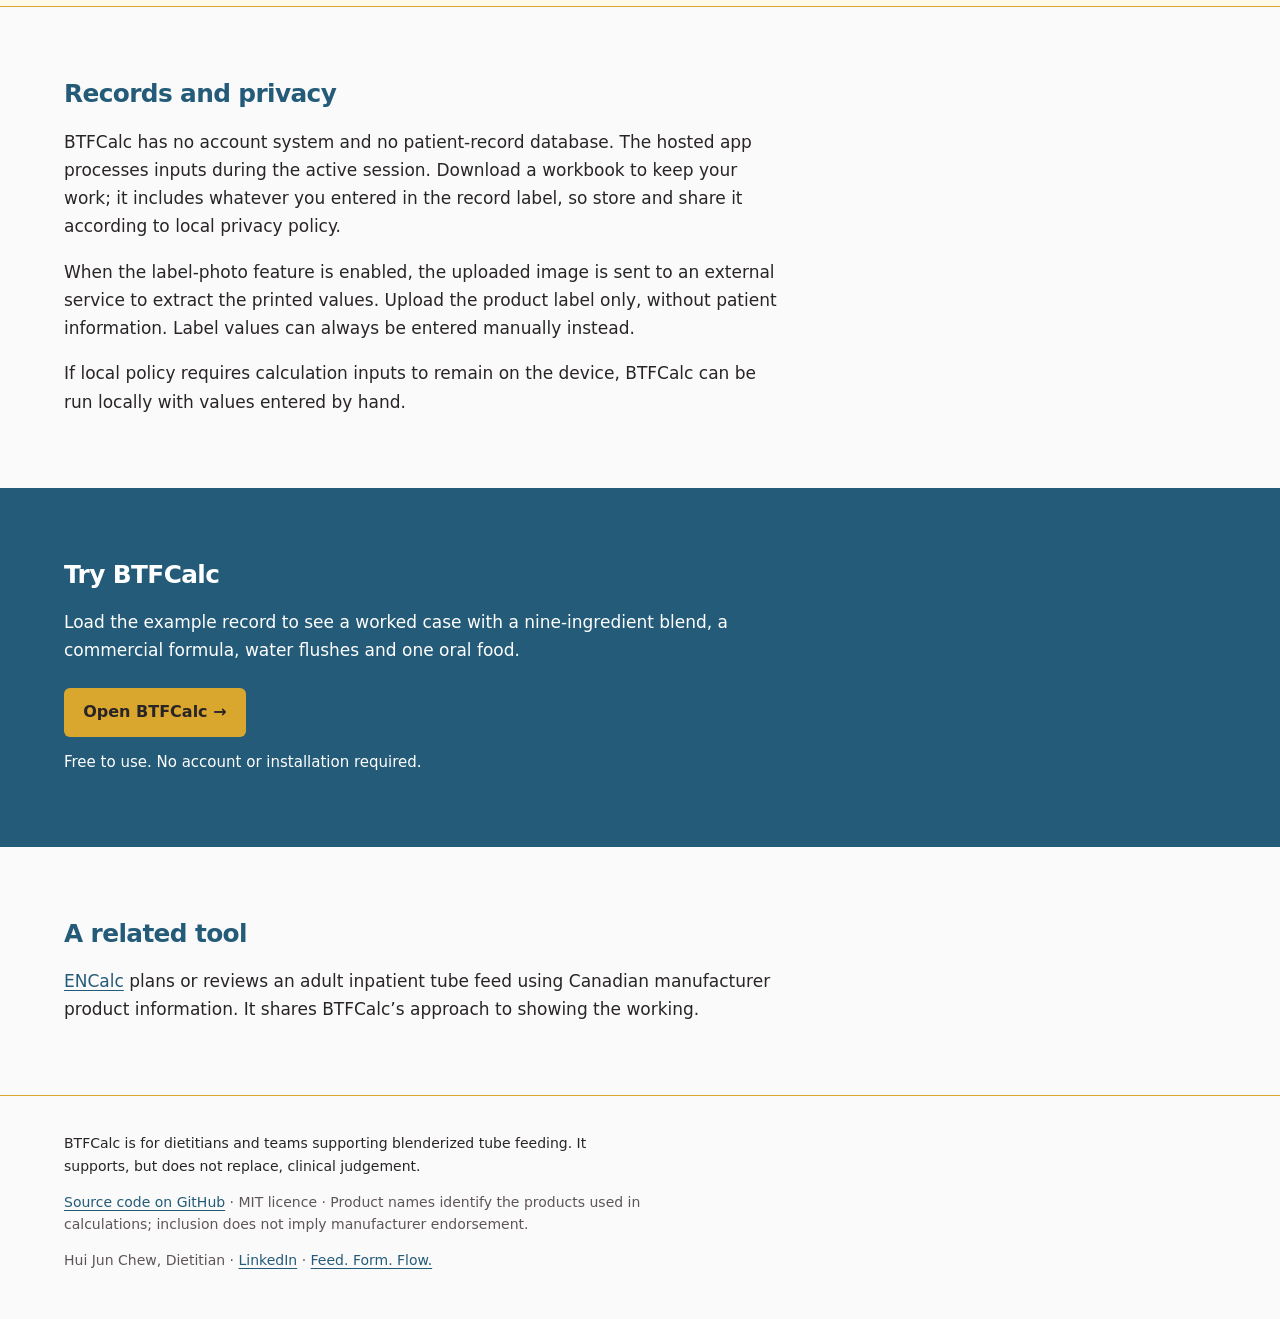
==== commit 7c3e35b1: "Remove redundant product safety links" ====
--- a/docs/btfcalc/index.html
+++ b/docs/btfcalc/index.html
@@ -224,8 +224,6 @@
       <p>If local policy requires calculation inputs to remain on the device,
         BTFCalc can be run locally with values entered by hand.</p>
 
-      <p><a href="https://github.com/greywhitebinary/blenderized-tubefeed-calculator#scope-and-safety">Read
-        the full scope and safety statement.</a></p>
     </div>
   </section>
 
--- a/docs/site.css
+++ b/docs/site.css
@@ -288,7 +288,7 @@
 
 .band {
   background: var(--blue-background);
-  border-block: 1px solid var(--rule);
+  border-block: 1px solid var(--yellow);
 }
 
 .yellow-band { background: var(--yellow-background); }
@@ -362,8 +362,8 @@
 
 details {
   margin-top: 2rem;
-  border-top: 1px solid var(--rule);
-  border-bottom: 1px solid var(--rule);
+  border-top: 1px solid var(--yellow);
+  border-bottom: 1px solid var(--yellow);
 }
 
 summary {
@@ -377,7 +377,7 @@
 }
 
 summary:hover { color: var(--blue-deep); }
-details[open] summary { border-bottom: 1px solid var(--rule); }
+details[open] summary { border-bottom: 1px solid var(--yellow); }
 .details-body { padding-block: 1.5rem; }
 .details-body h3 { margin-top: 1.75rem; }
 .details-body h3:first-child { margin-top: 0; }
@@ -395,6 +395,7 @@
 /* ---------- final action ---------- */
 
 .final {
+  border-block: 0;
   background: var(--hero-blue);
   color: var(--on-blue);
 }
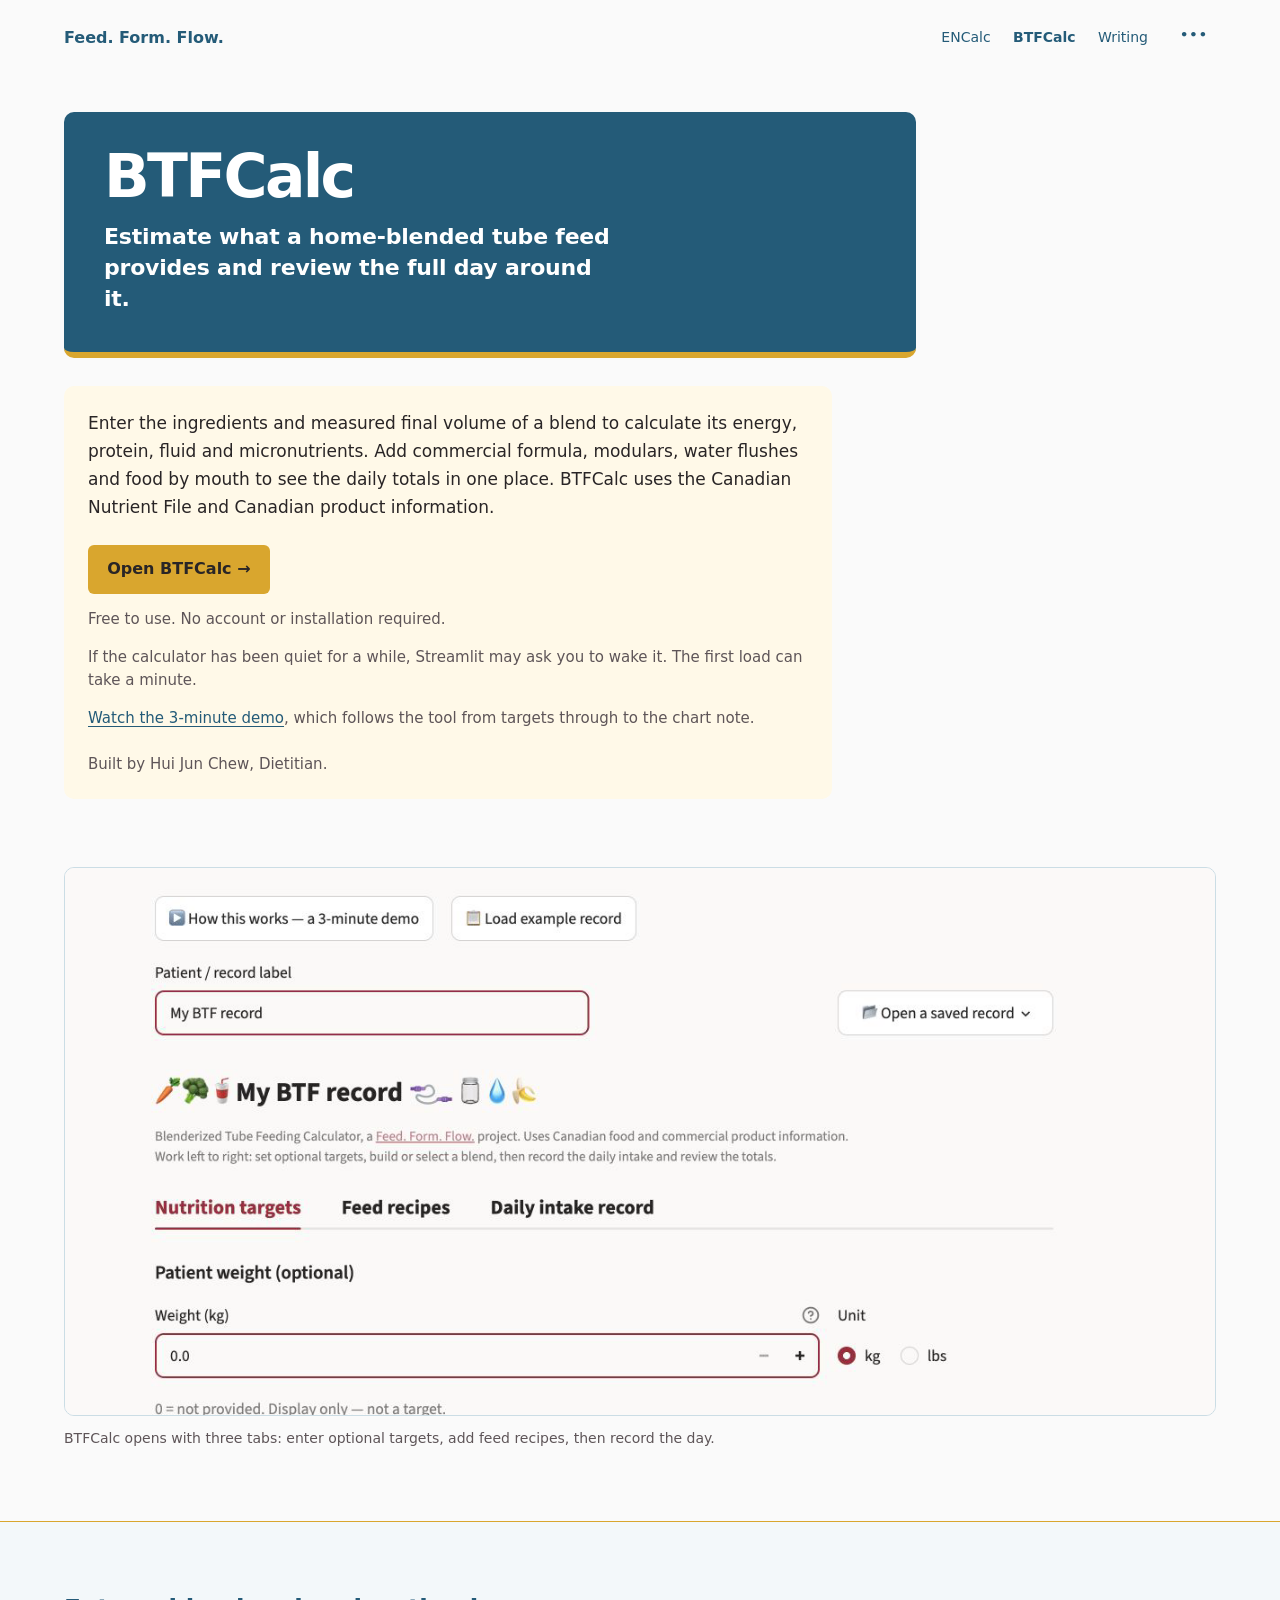
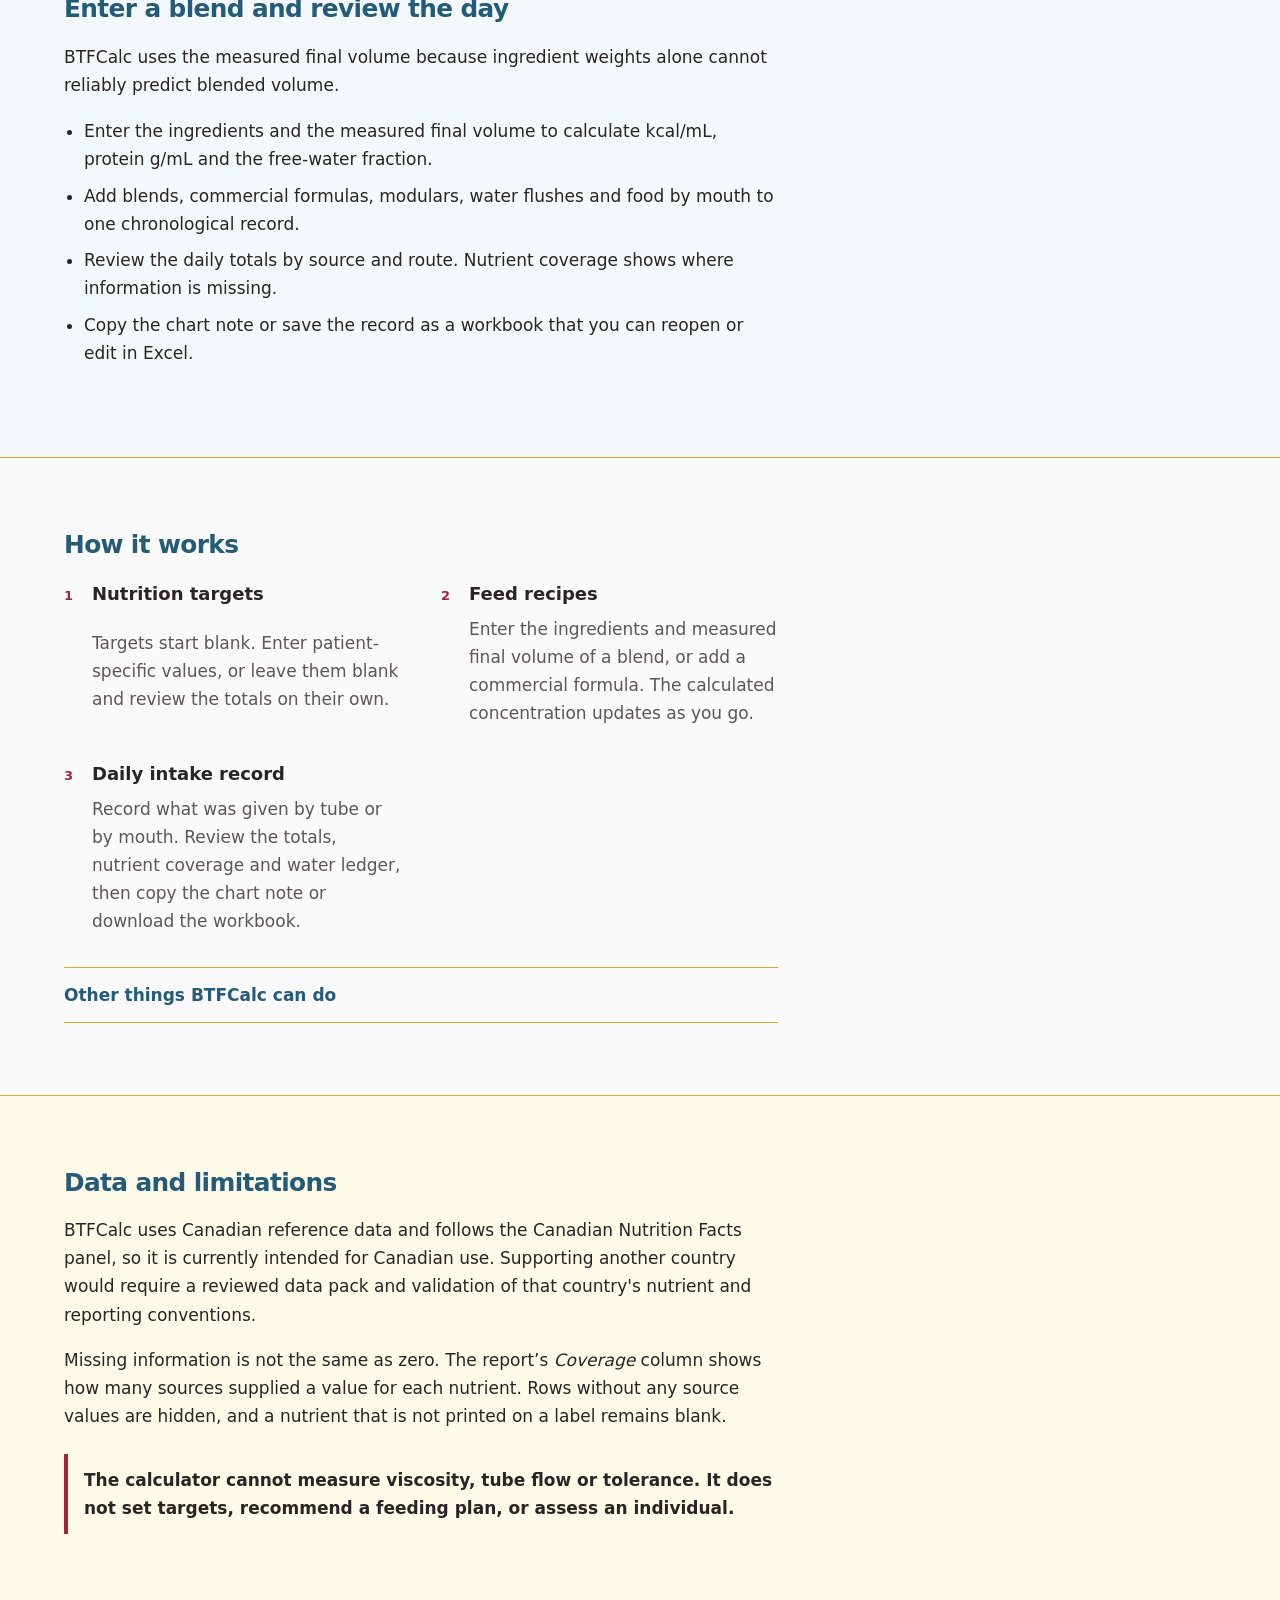
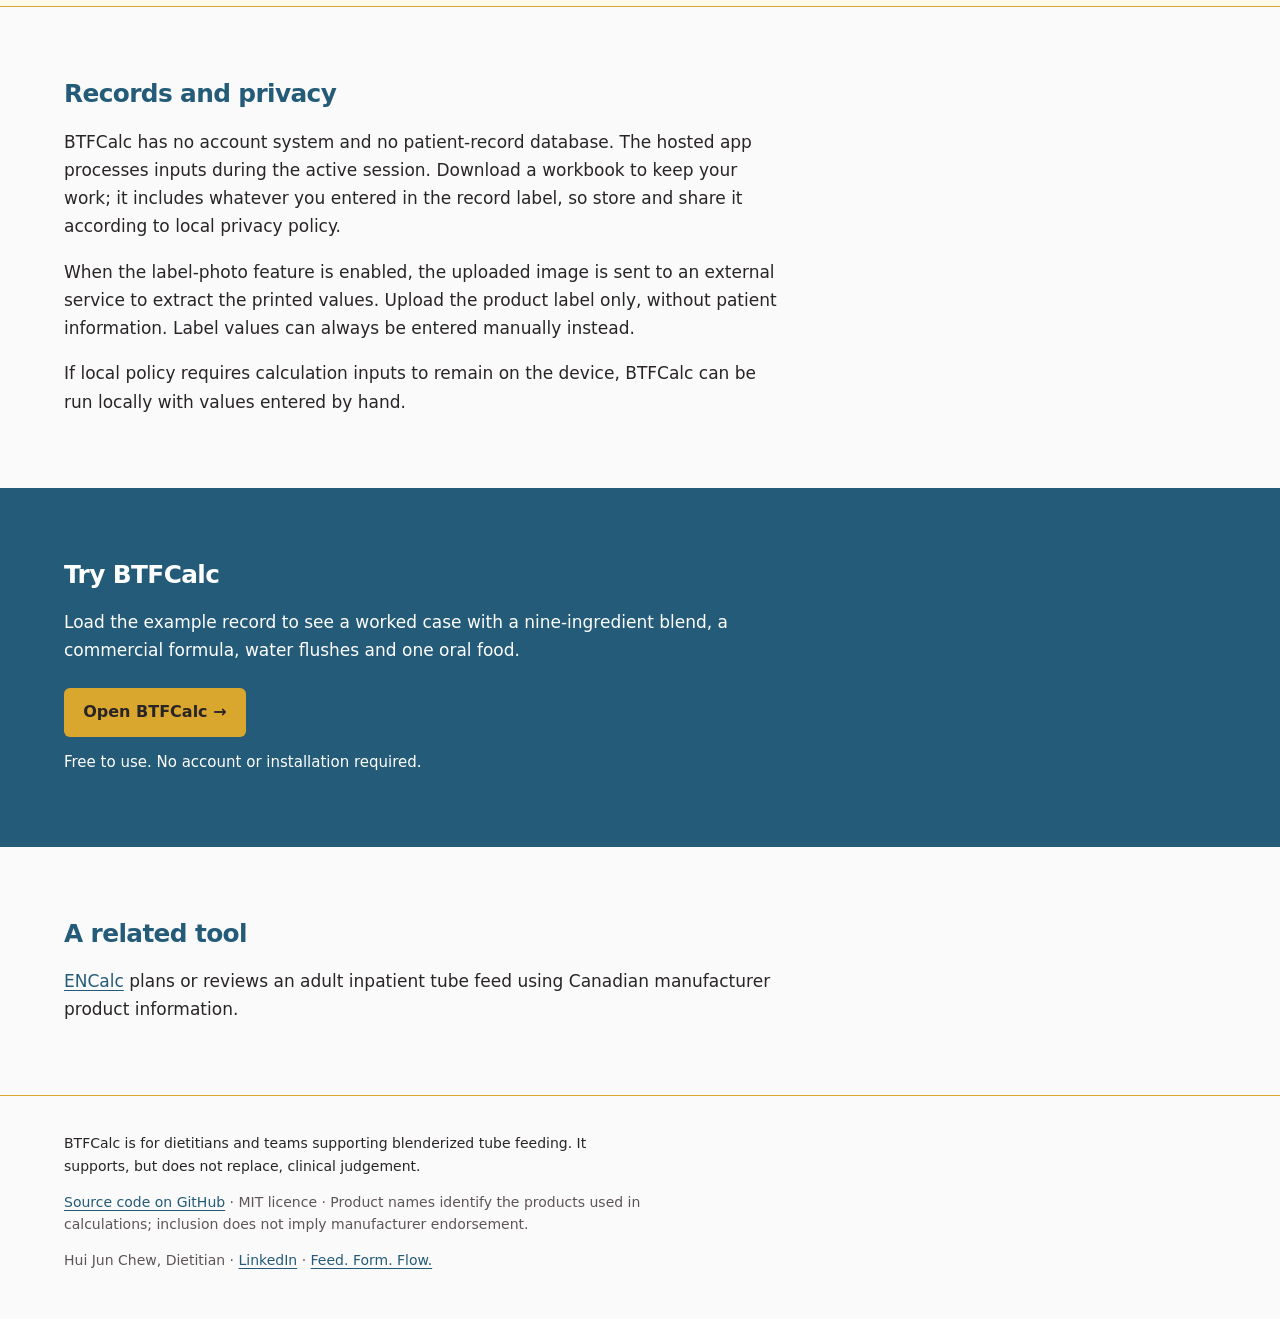
==== commit f8387074: "Align product data sections and related links" ====
--- a/docs/btfcalc/index.html
+++ b/docs/btfcalc/index.html
@@ -187,7 +187,7 @@
 
   <section class="band yellow-band">
     <div class="copy">
-      <h2>Scope and data</h2>
+      <h2>Data and limitations</h2>
 
       <p>BTFCalc uses Canadian reference data and follows the Canadian Nutrition
         Facts panel, so it is currently intended for Canadian use. Supporting
@@ -246,8 +246,7 @@
     <div class="copy">
       <h2>A related tool</h2>
       <p><a href="../encalc/">ENCalc</a> plans or reviews an adult inpatient tube
-        feed using Canadian manufacturer product information. It shares BTFCalc’s
-        approach to showing the working.</p>
+        feed using Canadian manufacturer product information.</p>
     </div>
   </section>
 
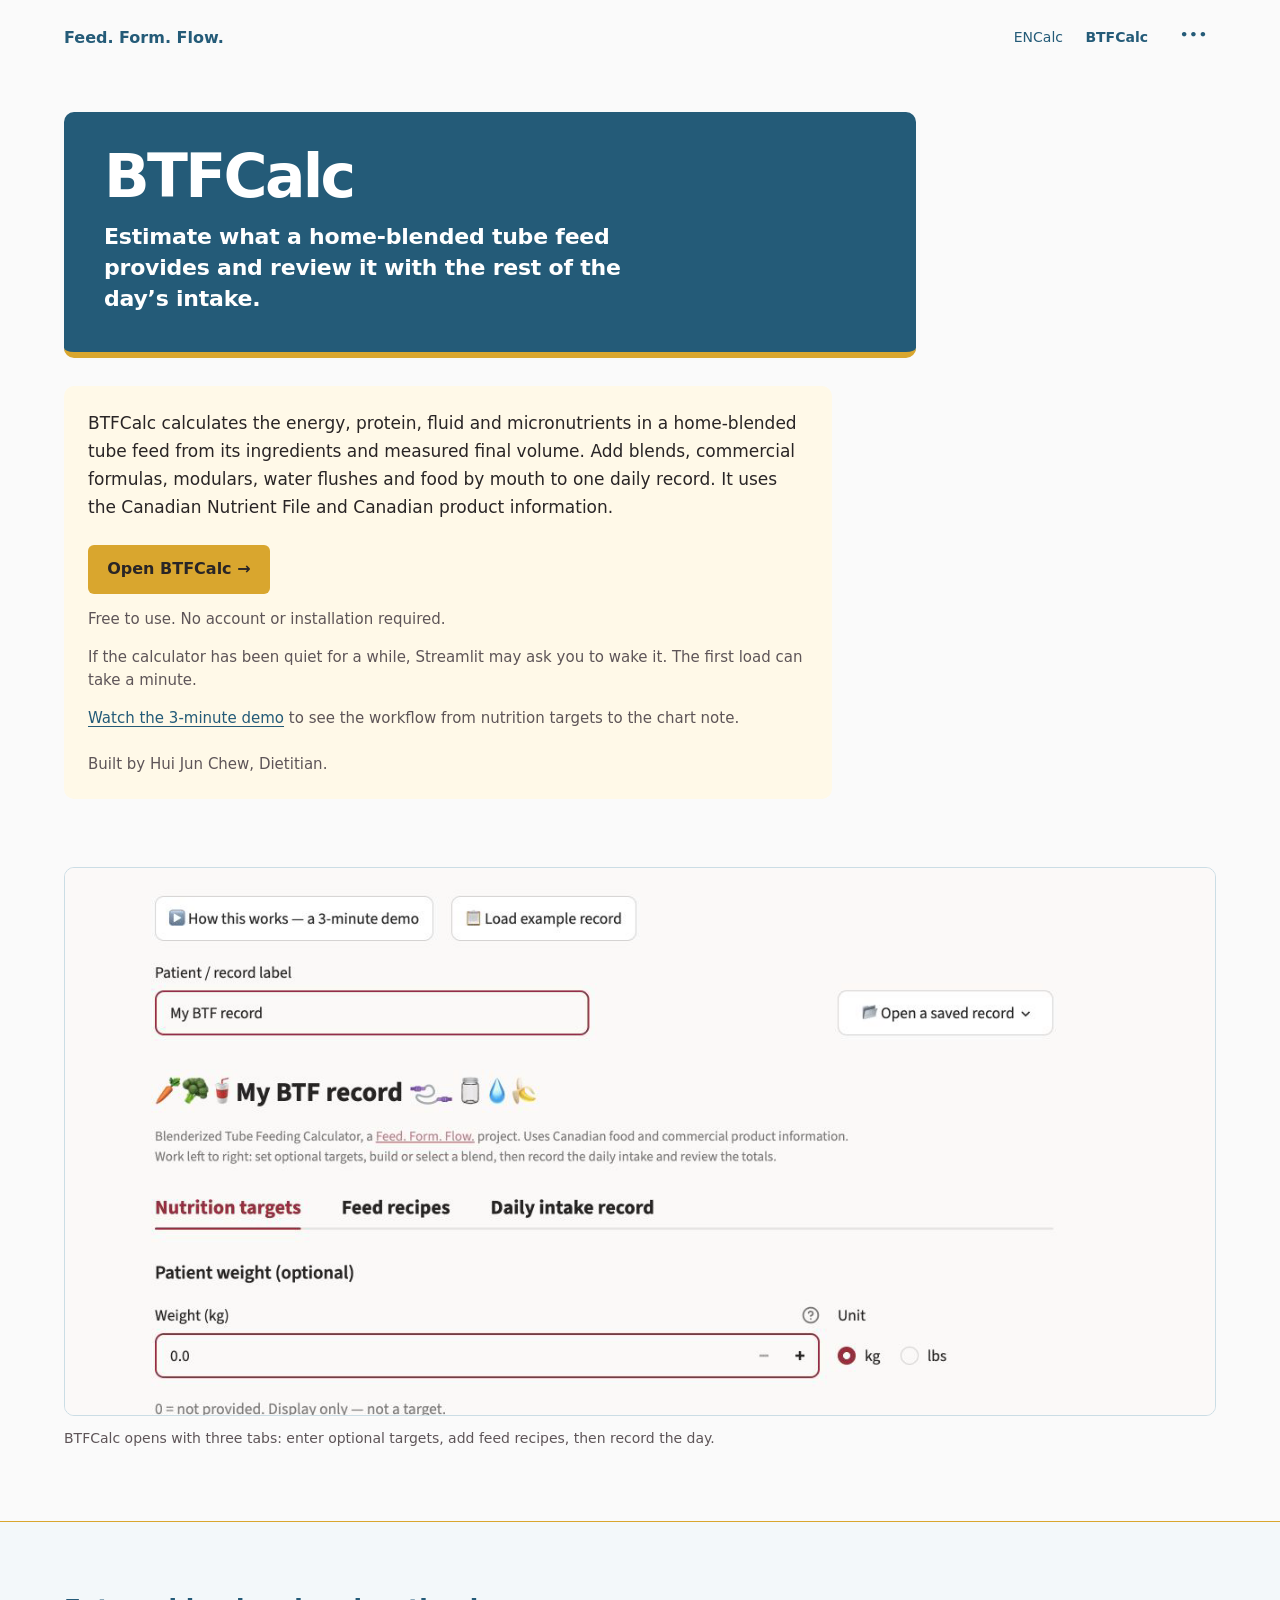
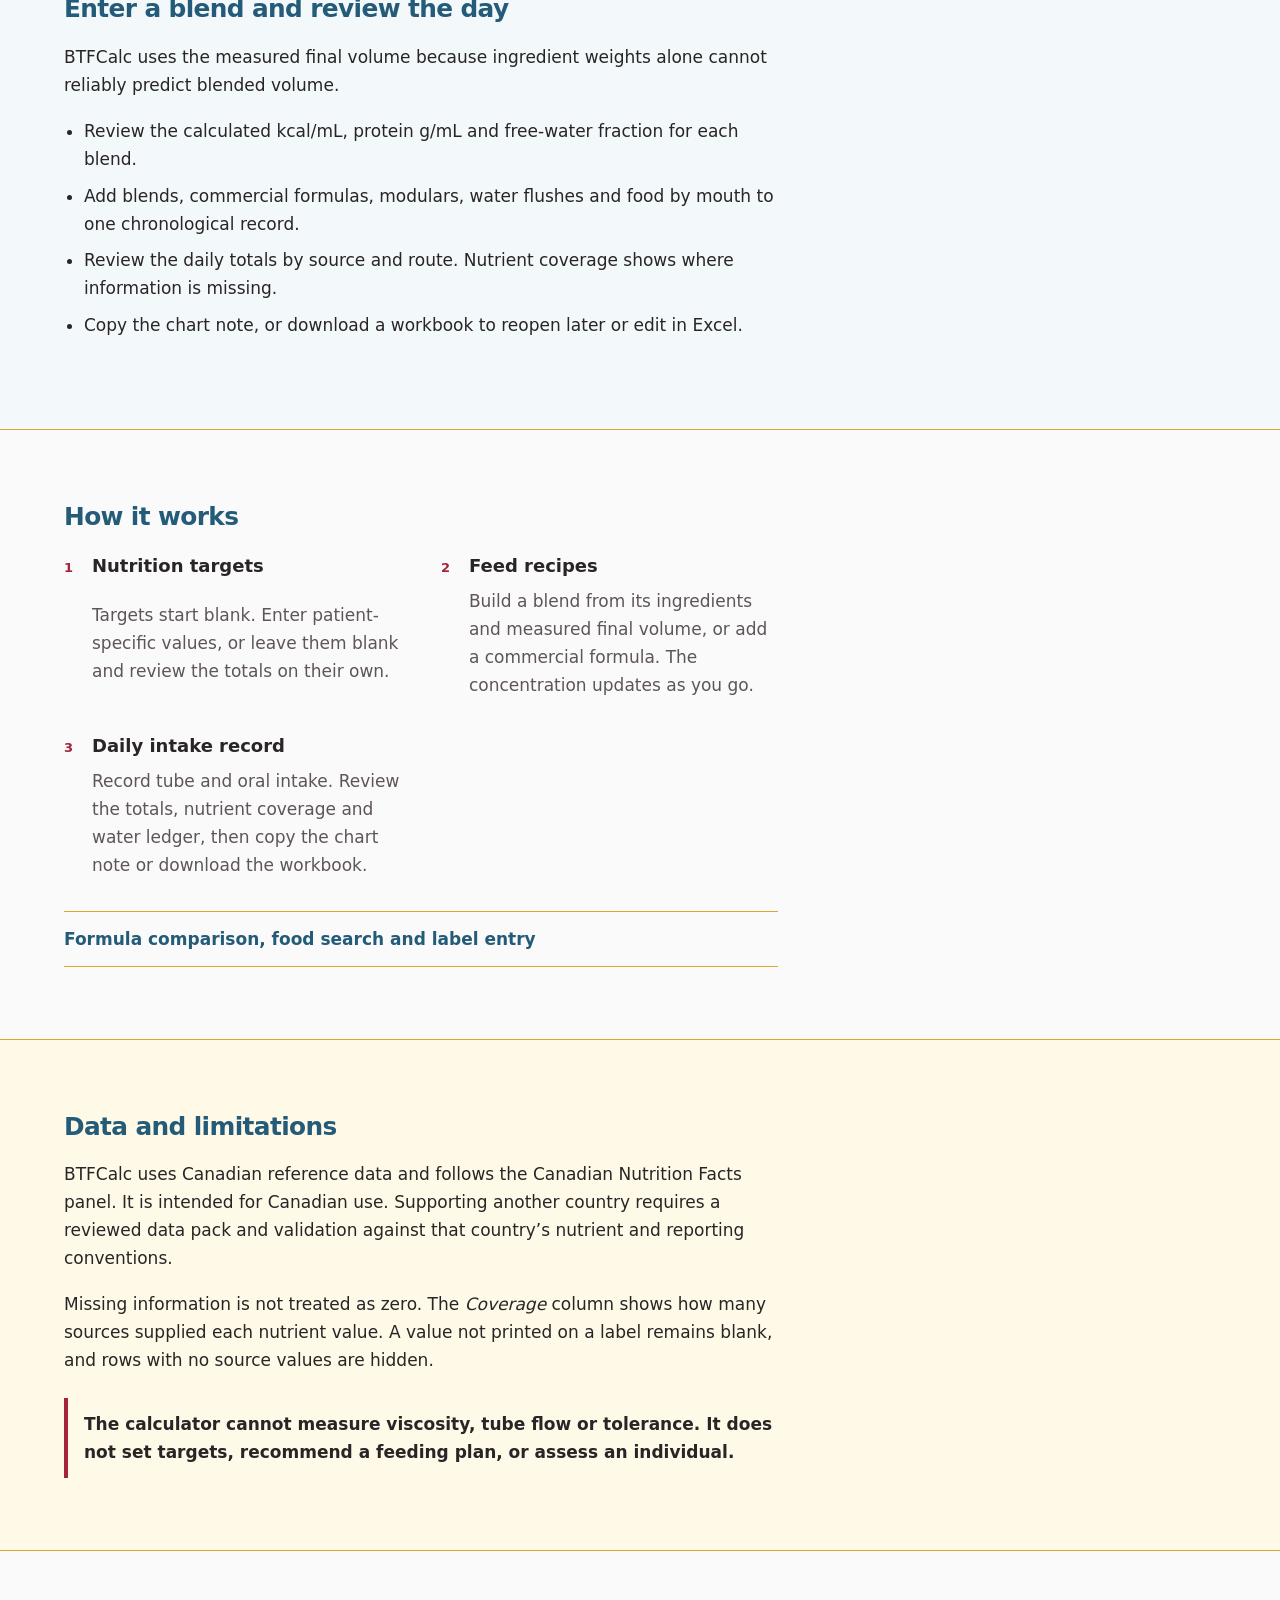
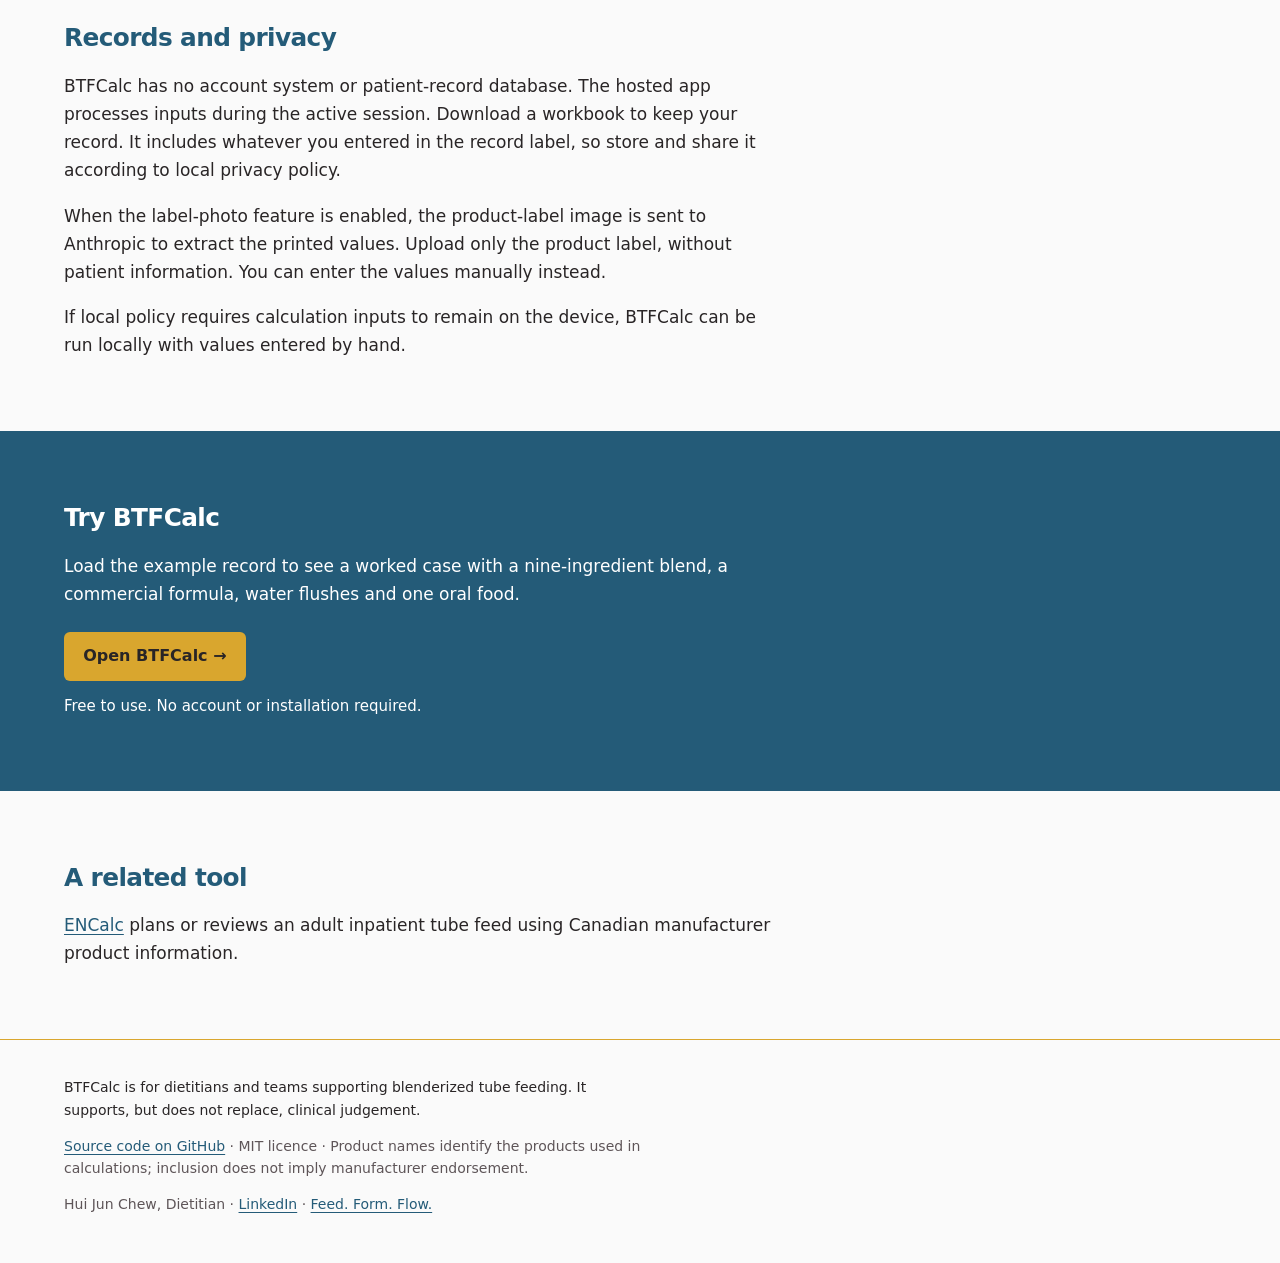
==== commit 0d04b545: "Align product page copy and navigation" ====
--- a/docs/btfcalc/index.html
+++ b/docs/btfcalc/index.html
@@ -4,7 +4,7 @@
 <meta charset="utf-8">
 <meta name="viewport" content="width=device-width, initial-scale=1, viewport-fit=cover">
 <title>BTFCalc | Blenderized Tube Feeding Calculator</title>
-<meta name="description" content="BTFCalc helps dietitians enter a home-blended tube feed using its measured final volume and review it alongside the rest of the day's intake. Free, with no account required.">
+<meta name="description" content="BTFCalc helps dietitians calculate a home-blended tube feed and review it with the rest of the day's intake. Free, with no account required.">
 
 <link rel="canonical" href="https://feedformflow.ca/btfcalc/">
 <link rel="icon" href="../favicon.svg" type="image/svg+xml">
@@ -12,7 +12,7 @@
 <meta property="og:type" content="website">
 <meta property="og:site_name" content="Feed. Form. Flow.">
 <meta property="og:title" content="BTFCalc | Blenderized Tube Feeding Calculator">
-<meta property="og:description" content="BTFCalc helps dietitians enter a home-blended tube feed using its measured final volume and review it alongside the rest of the day's intake. Free, with no account required.">
+<meta property="og:description" content="BTFCalc helps dietitians calculate a home-blended tube feed and review it with the rest of the day's intake. Free, with no account required.">
 <meta property="og:url" content="https://feedformflow.ca/btfcalc/">
 <meta property="og:image" content="https://feedformflow.ca/btfcalc/card.png">
 <meta property="og:image:width" content="1200">
@@ -38,7 +38,7 @@
     "name": "Hui Jun Chew",
     "jobTitle": "Dietitian"
   },
-  "description": "BTFCalc helps dietitians enter a home-blended tube feed using its measured final volume and review its energy, protein, fluid and micronutrients alongside the rest of the day's intake."
+  "description": "BTFCalc helps dietitians calculate the energy, protein, fluid and micronutrients in a home-blended tube feed from its ingredients and measured final volume, then review it with the rest of the day's intake."
 }
 </script>
 
@@ -57,7 +57,6 @@
       <nav aria-label="Main">
         <a href="../encalc/">ENCalc</a>
         <a href="./" aria-current="page">BTFCalc</a>
-        <a href="https://feedformflow.substack.com">Writing</a>
       </nav>
       <div class="fff-theme-menu">
         <button class="fff-theme-trigger" type="button" aria-expanded="false" aria-controls="fff-theme-options" aria-label="Choose colour theme"><span aria-hidden="true">•••</span></button>
@@ -78,15 +77,15 @@
       <div class="product-title-surface">
         <h1>BTFCalc</h1>
         <p class="standfirst">Estimate what a home-blended tube feed provides and
-          review the full day around it.</p>
+          review it with the rest of the day’s intake.</p>
       </div>
       <div class="product-introduction">
 
-      <p class="intro">Enter the ingredients and measured final volume of a
-        blend to calculate its energy, protein, fluid and micronutrients. Add
-        commercial formula, modulars, water flushes and food by mouth to see the
-        daily totals in one place. BTFCalc uses the Canadian Nutrient File and
-        Canadian product information.</p>
+      <p class="intro">BTFCalc calculates the energy, protein, fluid and
+        micronutrients in a home-blended tube feed from its ingredients and
+        measured final volume. Add blends, commercial formulas, modulars, water
+        flushes and food by mouth to one daily record. It uses the Canadian
+        Nutrient File and Canadian product information.</p>
 
       <div class="actions">
         <a class="cta" href="https://btfcalc.feedformflow.ca">Open BTFCalc →</a>
@@ -98,8 +97,7 @@
         may ask you to wake it. The first load can take a minute.</p>
 
       <p class="note"><a href="https://vimeo.com/1216832087">Watch the 3-minute
-        demo</a>, which follows the tool from targets through to the chart
-        note.</p>
+        demo</a> to see the workflow from nutrition targets to the chart note.</p>
 
       <p class="byline">Built by Hui Jun Chew, Dietitian.</p>
       </div>
@@ -125,14 +123,14 @@
         cannot reliably predict blended volume.</p>
 
       <ul>
-        <li>Enter the ingredients and the measured final volume to calculate
-          kcal/mL, protein g/mL and the free-water fraction.</li>
+        <li>Review the calculated kcal/mL, protein g/mL and free-water fraction
+          for each blend.</li>
         <li>Add blends, commercial formulas, modulars, water flushes and food by
           mouth to one chronological record.</li>
         <li>Review the daily totals by source and route. Nutrient coverage shows
           where information is missing.</li>
-        <li>Copy the chart note or save the record as a workbook that you can
-          reopen or edit in Excel.</li>
+        <li>Copy the chart note, or download a workbook to reopen later or edit
+          in Excel.</li>
       </ul>
 
     </div>
@@ -152,33 +150,32 @@
         <li>
           <span class="num">2</span>
           <h3>Feed recipes</h3>
-          <p>Enter the ingredients and measured final volume of a blend, or add
-            a commercial formula. The calculated concentration updates as you
-            go.</p>
+          <p>Build a blend from its ingredients and measured final volume, or
+            add a commercial formula. The concentration updates as you go.</p>
         </li>
         <li>
           <span class="num">3</span>
           <h3>Daily intake record</h3>
-          <p>Record what was given by tube or by mouth. Review the totals,
-            nutrient coverage and water ledger, then copy the chart note or
-            download the workbook.</p>
+          <p>Record tube and oral intake. Review the totals, nutrient coverage
+            and water ledger, then copy the chart note or download the
+            workbook.</p>
         </li>
       </ol>
 
       <details>
-        <summary>Other things BTFCalc can do</summary>
+        <summary>Formula comparison, food search and label entry</summary>
         <div class="details-body">
           <ul>
             <li>Compare a blend against 51 adult Canadian tube-feeding formulas
               at a daily volume you choose.</li>
-            <li>Search the Canadian Nutrient File using your words in any order,
-              with some tolerance for spelling mistakes. BTFCalc does not choose
-              a food for you.</li>
+            <li>Search the Canadian Nutrient File with flexible word order and
+              spelling. BTFCalc returns matches but does not select a food.</li>
             <li>Record modular powders in grams and liquids in millilitres, with
               the route for each. Water used to mix a powder is entered
               separately.</li>
-            <li>When the label-photo feature is available, read a nutrition
-              label into a form that you check against the label in your hand.</li>
+            <li>When the label-photo feature is available, use a product-label
+              photo to fill the form, then check the extracted values against
+              the label.</li>
           </ul>
         </div>
       </details>
@@ -190,14 +187,13 @@
       <h2>Data and limitations</h2>
 
       <p>BTFCalc uses Canadian reference data and follows the Canadian Nutrition
-        Facts panel, so it is currently intended for Canadian use. Supporting
-        another country would require a reviewed data pack and validation of
-        that country's nutrient and reporting conventions.</p>
-
-      <p>Missing information is not the same as zero. The report’s
-        <em>Coverage</em> column shows how many sources supplied a value for each
-        nutrient. Rows without any source values are hidden, and a nutrient that
-        is not printed on a label remains blank.</p>
+        Facts panel. It is intended for Canadian use. Supporting another country
+        requires a reviewed data pack and validation against that country’s
+        nutrient and reporting conventions.</p>
+
+      <p>Missing information is not treated as zero. The <em>Coverage</em> column
+        shows how many sources supplied each nutrient value. A value not printed
+        on a label remains blank, and rows with no source values are hidden.</p>
 
       <div class="caution">
         <p><strong>The calculator cannot measure viscosity, tube flow or
@@ -211,15 +207,15 @@
     <div class="copy">
       <h2>Records and privacy</h2>
 
-      <p>BTFCalc has no account system and no patient-record database. The hosted
-        app processes inputs during the active session. Download a workbook to
-        keep your work; it includes whatever you entered in the record label, so
+      <p>BTFCalc has no account system or patient-record database. The hosted app
+        processes inputs during the active session. Download a workbook to keep
+        your record. It includes whatever you entered in the record label, so
         store and share it according to local privacy policy.</p>
 
-      <p>When the label-photo feature is enabled, the uploaded image is sent to
-        an external service to extract the printed values. Upload the product
-        label only, without patient information. Label values can always be
-        entered manually instead.</p>
+      <p>When the label-photo feature is enabled, the product-label image is sent
+        to Anthropic to extract the printed values. Upload only the product
+        label, without patient information. You can enter the values manually
+        instead.</p>
 
       <p>If local policy requires calculation inputs to remain on the device,
         BTFCalc can be run locally with values entered by hand.</p>
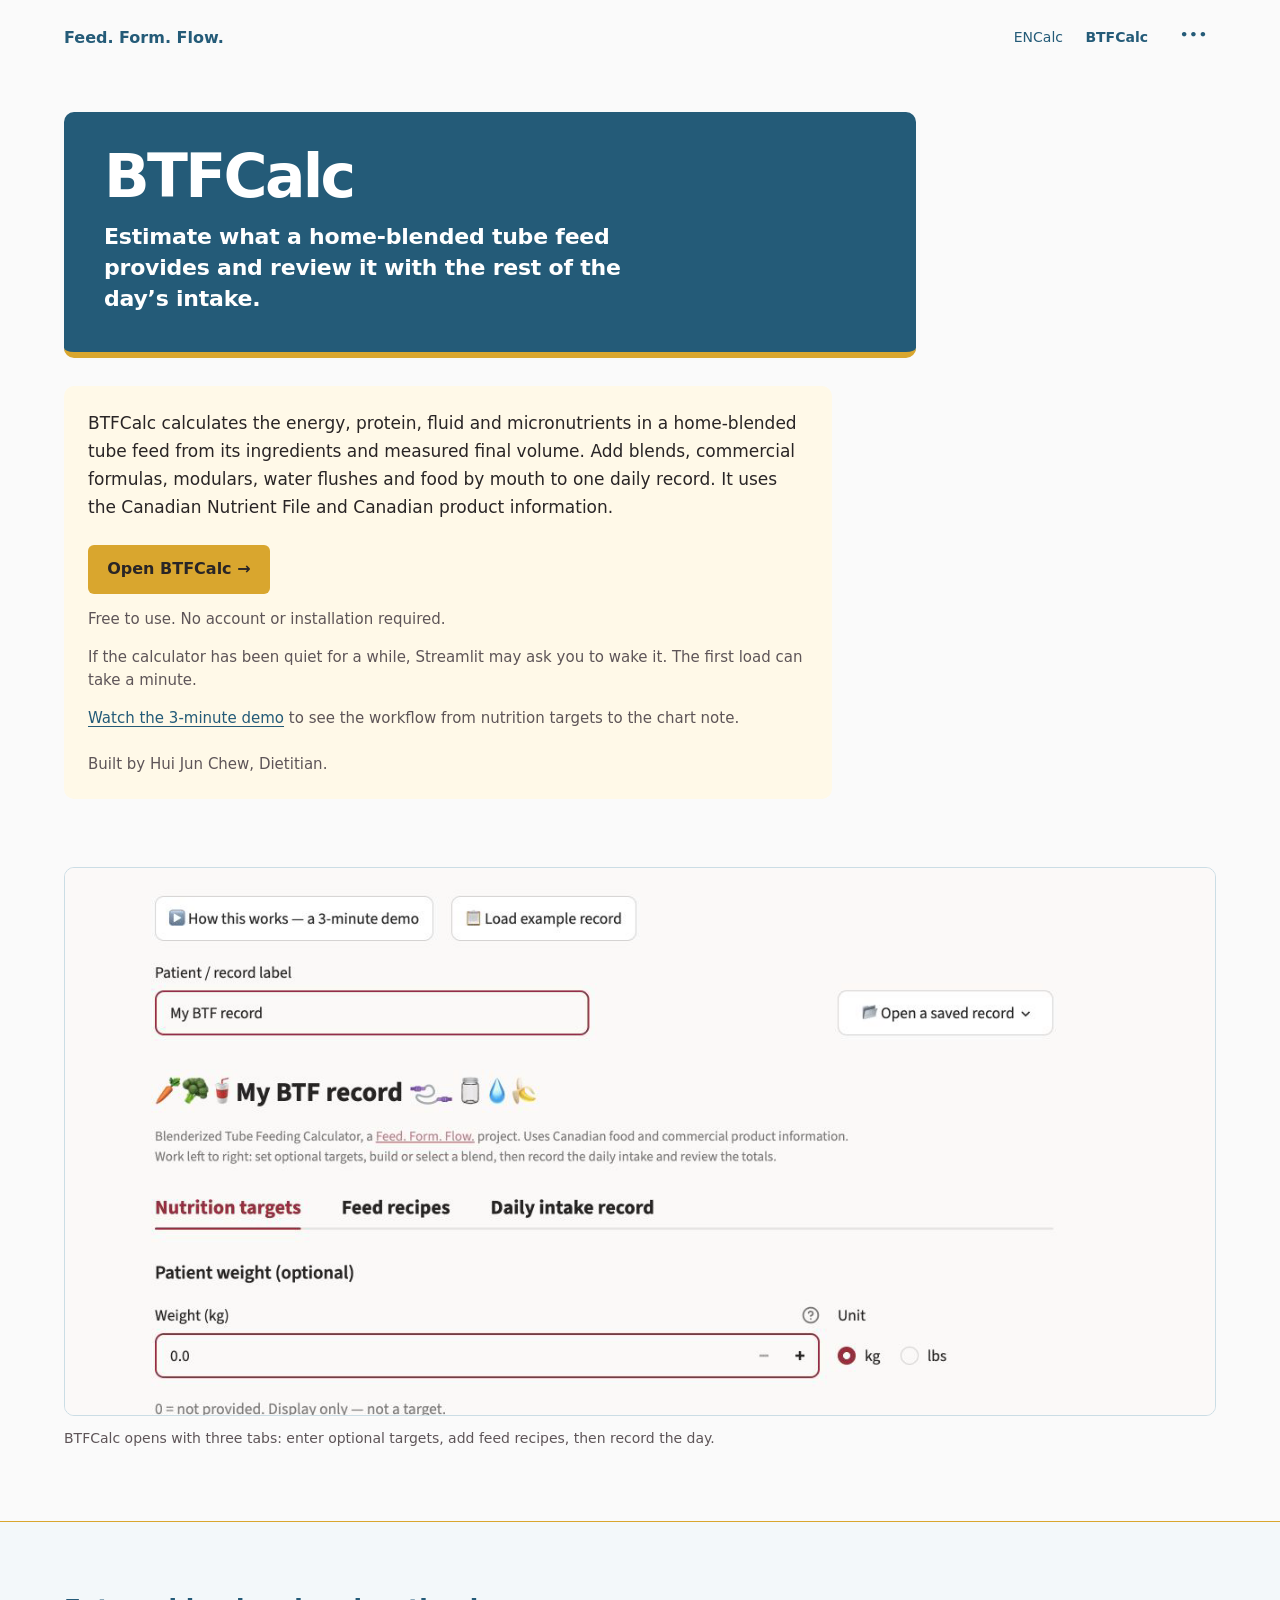
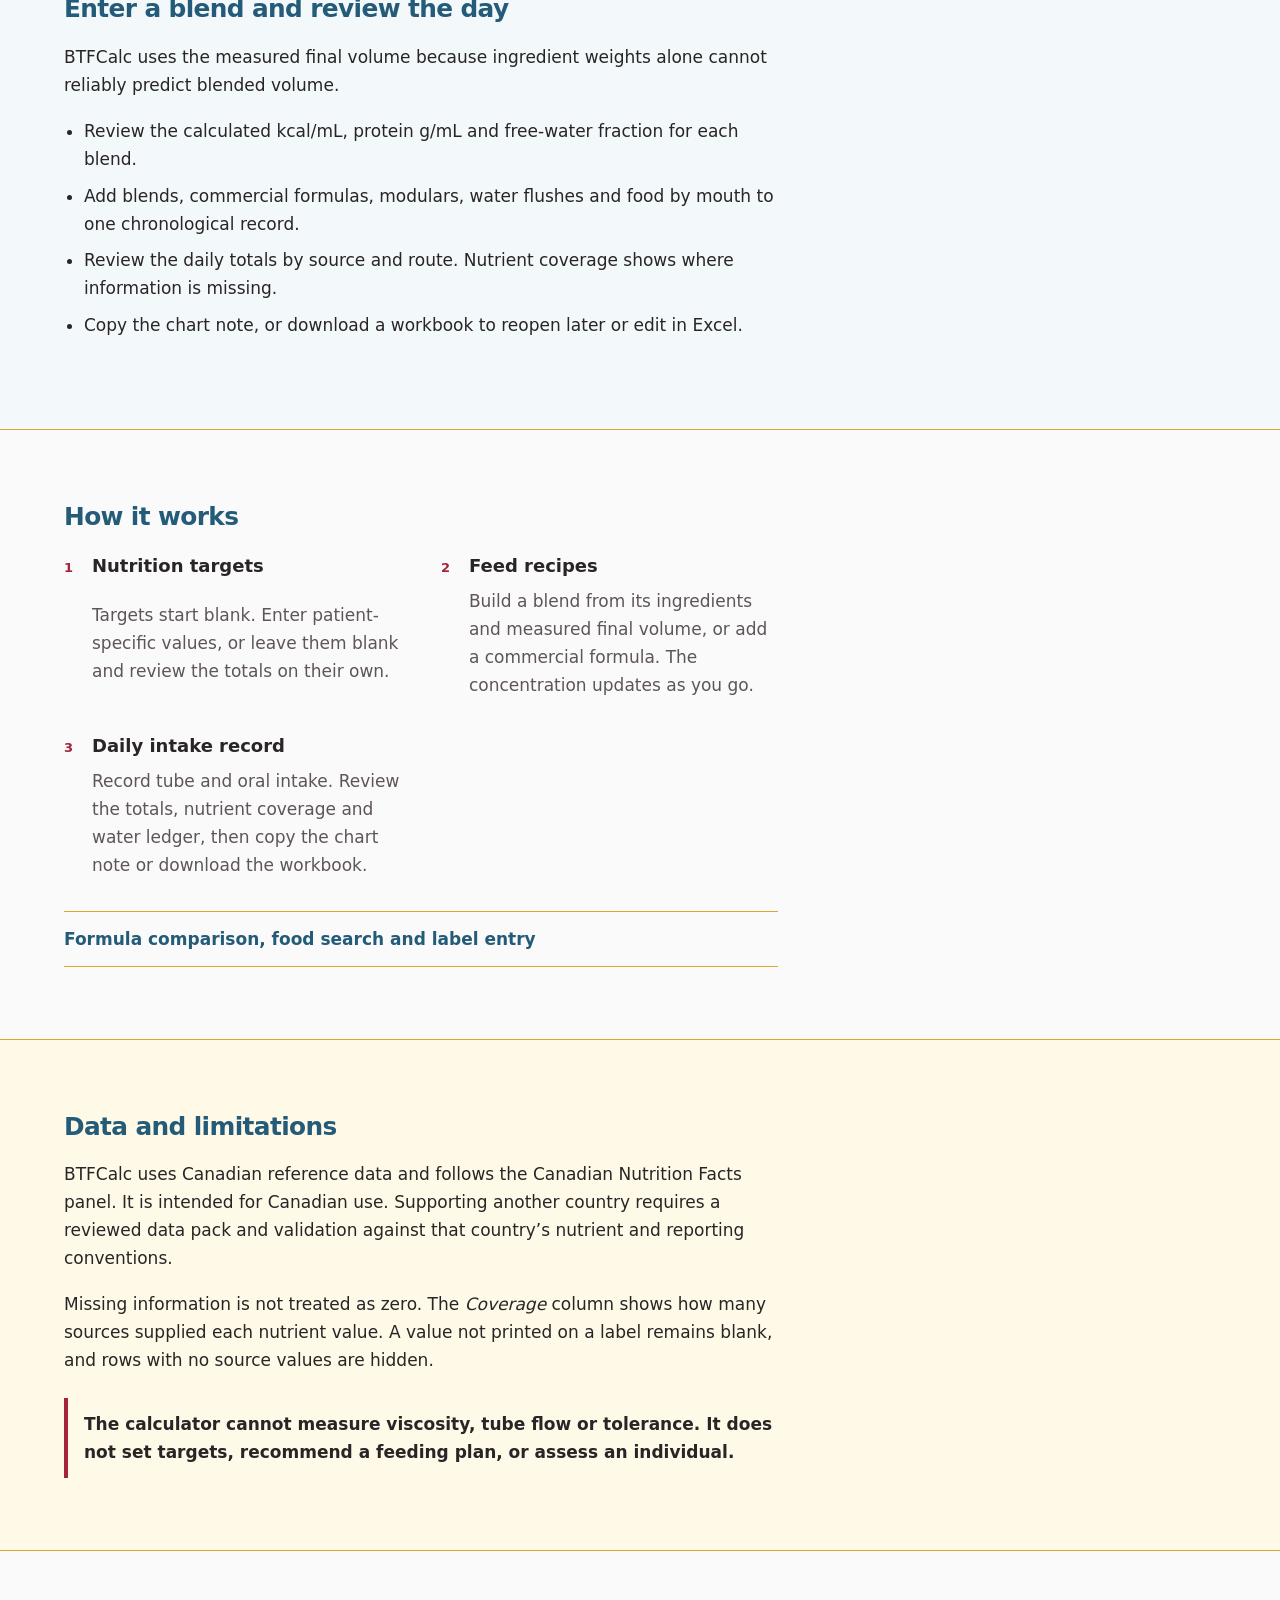
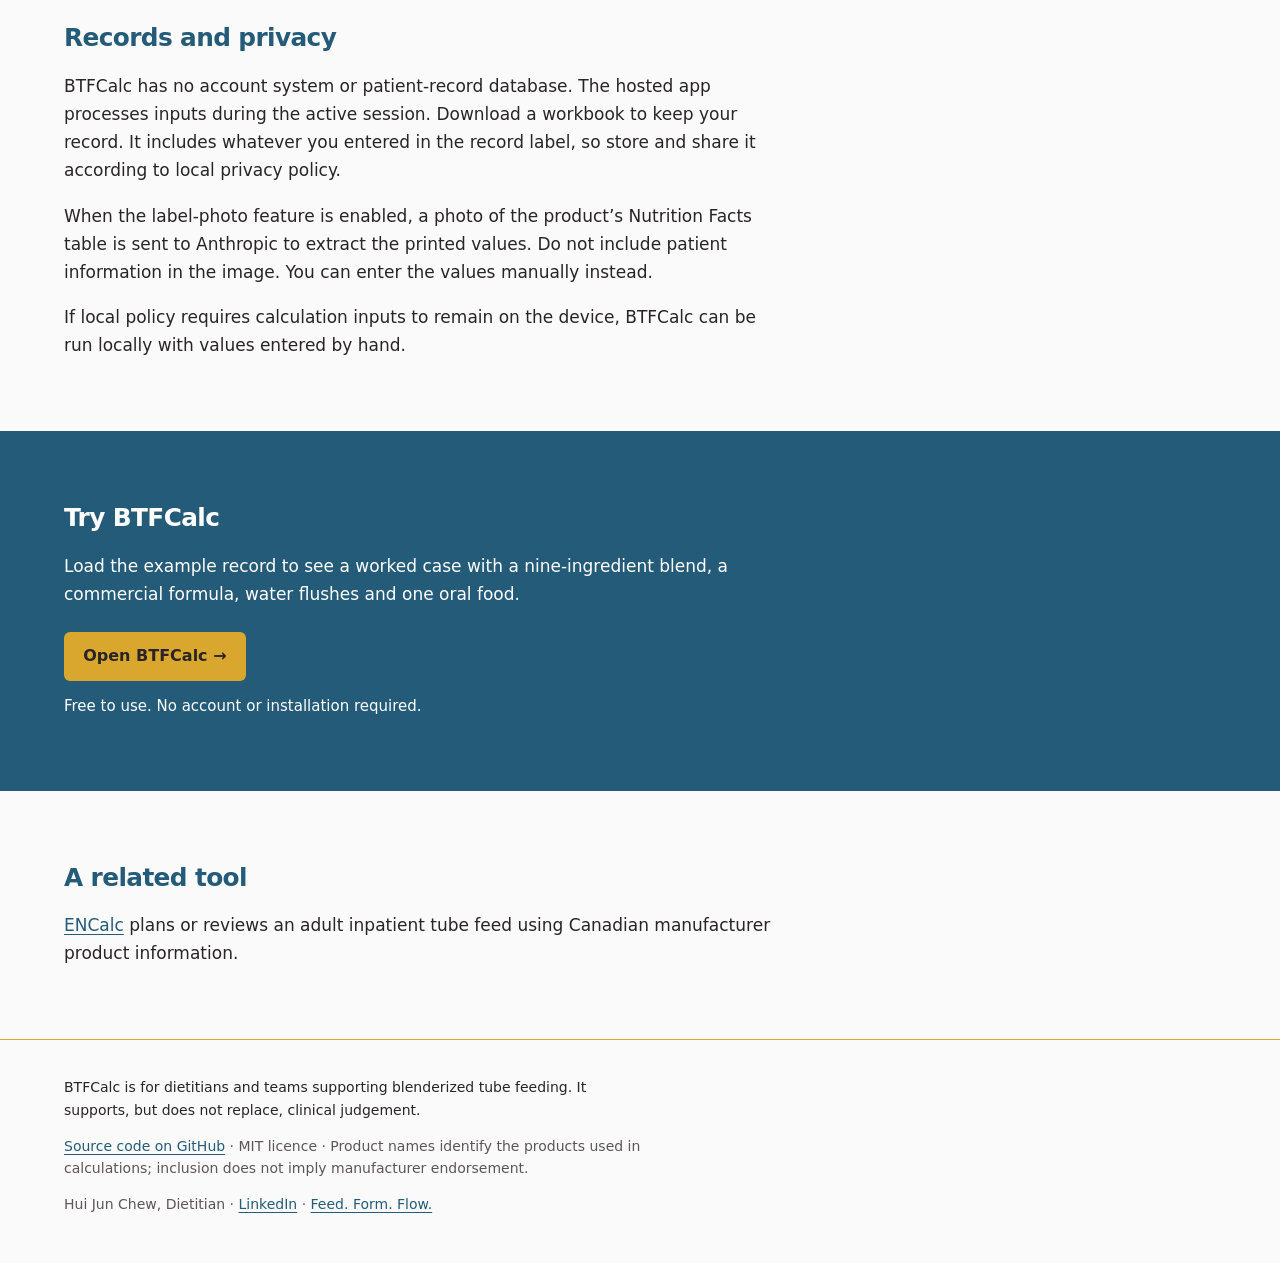
==== commit a21082f6: "Clarify BTFCalc label photo wording" ====
--- a/docs/btfcalc/index.html
+++ b/docs/btfcalc/index.html
@@ -173,9 +173,9 @@
             <li>Record modular powders in grams and liquids in millilitres, with
               the route for each. Water used to mix a powder is entered
               separately.</li>
-            <li>When the label-photo feature is available, use a product-label
-              photo to fill the form, then check the extracted values against
-              the label.</li>
+            <li>When the label-photo feature is available, use a photo of the
+              product’s Nutrition Facts table to fill the form, then check the
+              extracted values against the original table.</li>
           </ul>
         </div>
       </details>
@@ -212,10 +212,10 @@
         your record. It includes whatever you entered in the record label, so
         store and share it according to local privacy policy.</p>
 
-      <p>When the label-photo feature is enabled, the product-label image is sent
-        to Anthropic to extract the printed values. Upload only the product
-        label, without patient information. You can enter the values manually
-        instead.</p>
+      <p>When the label-photo feature is enabled, a photo of the product’s
+        Nutrition Facts table is sent to Anthropic to extract the printed
+        values. Do not include patient information in the image. You can enter
+        the values manually instead.</p>
 
       <p>If local policy requires calculation inputs to remain on the device,
         BTFCalc can be run locally with values entered by hand.</p>
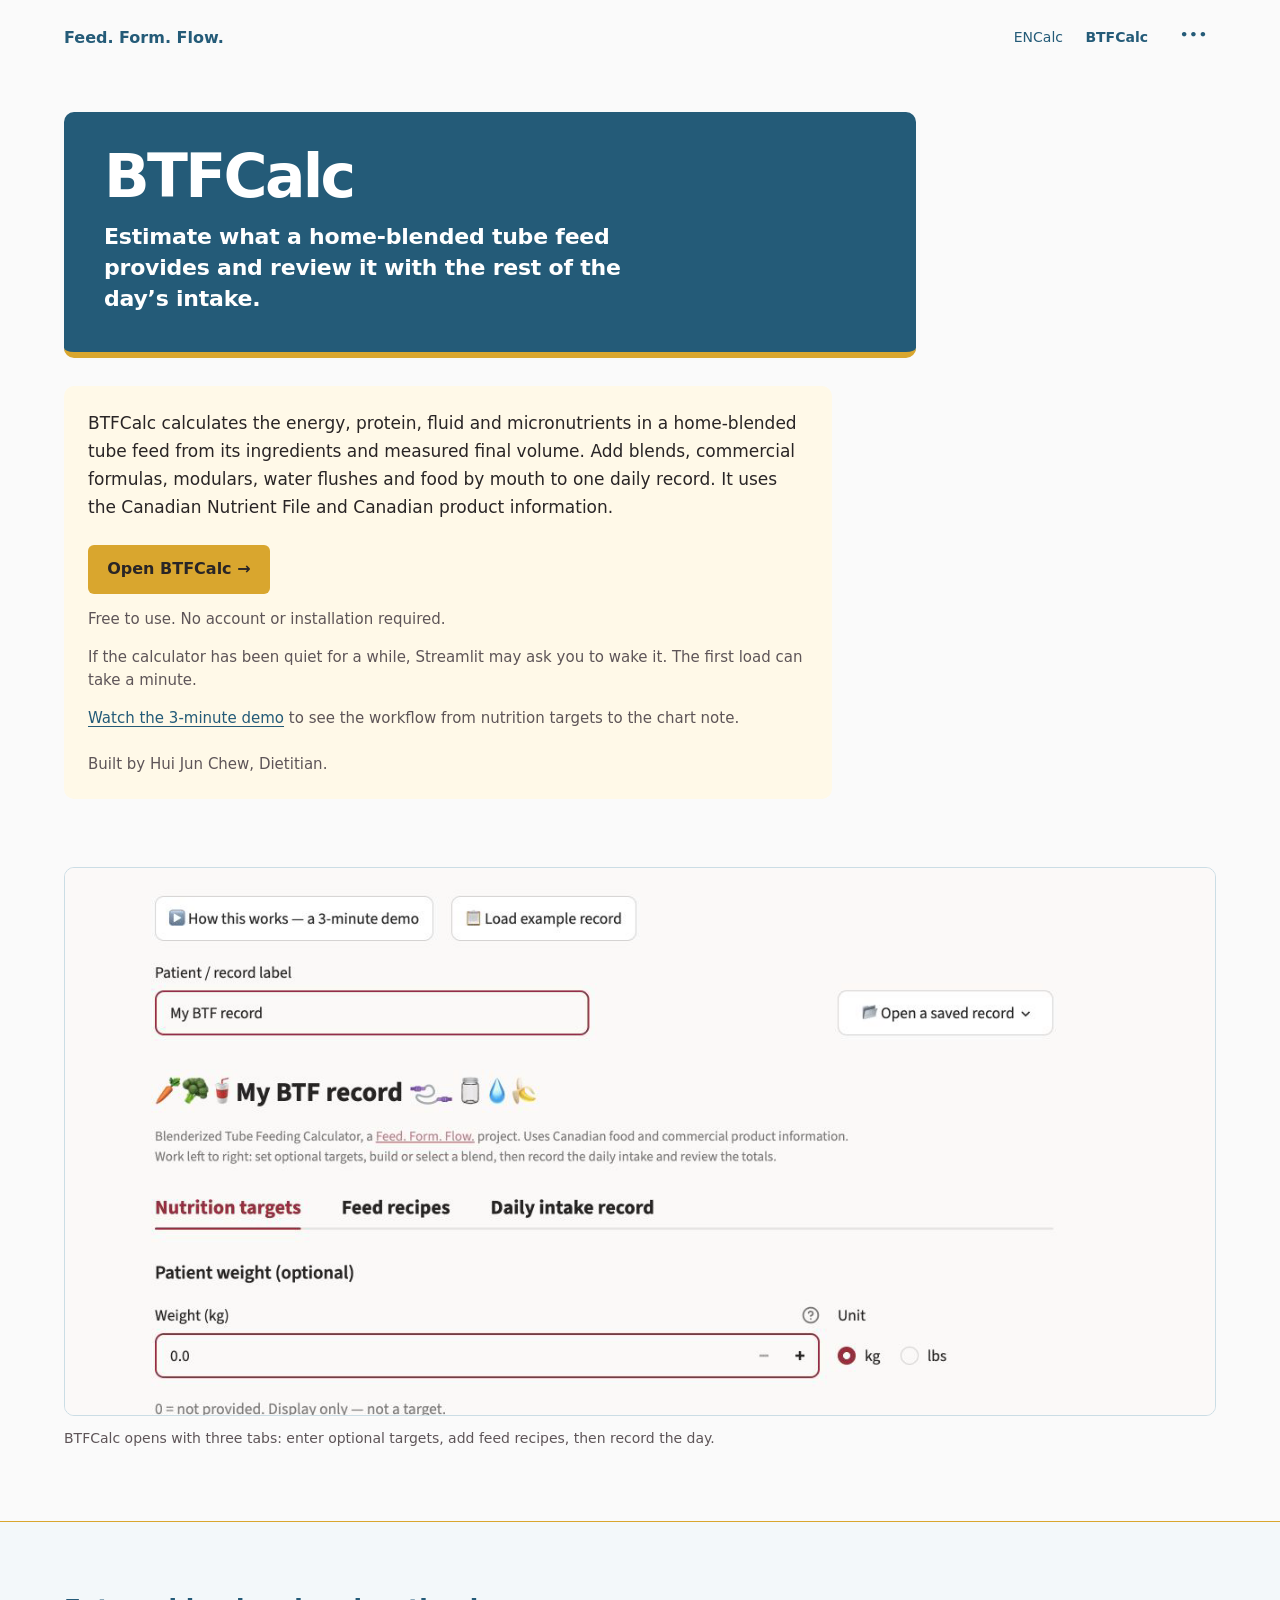
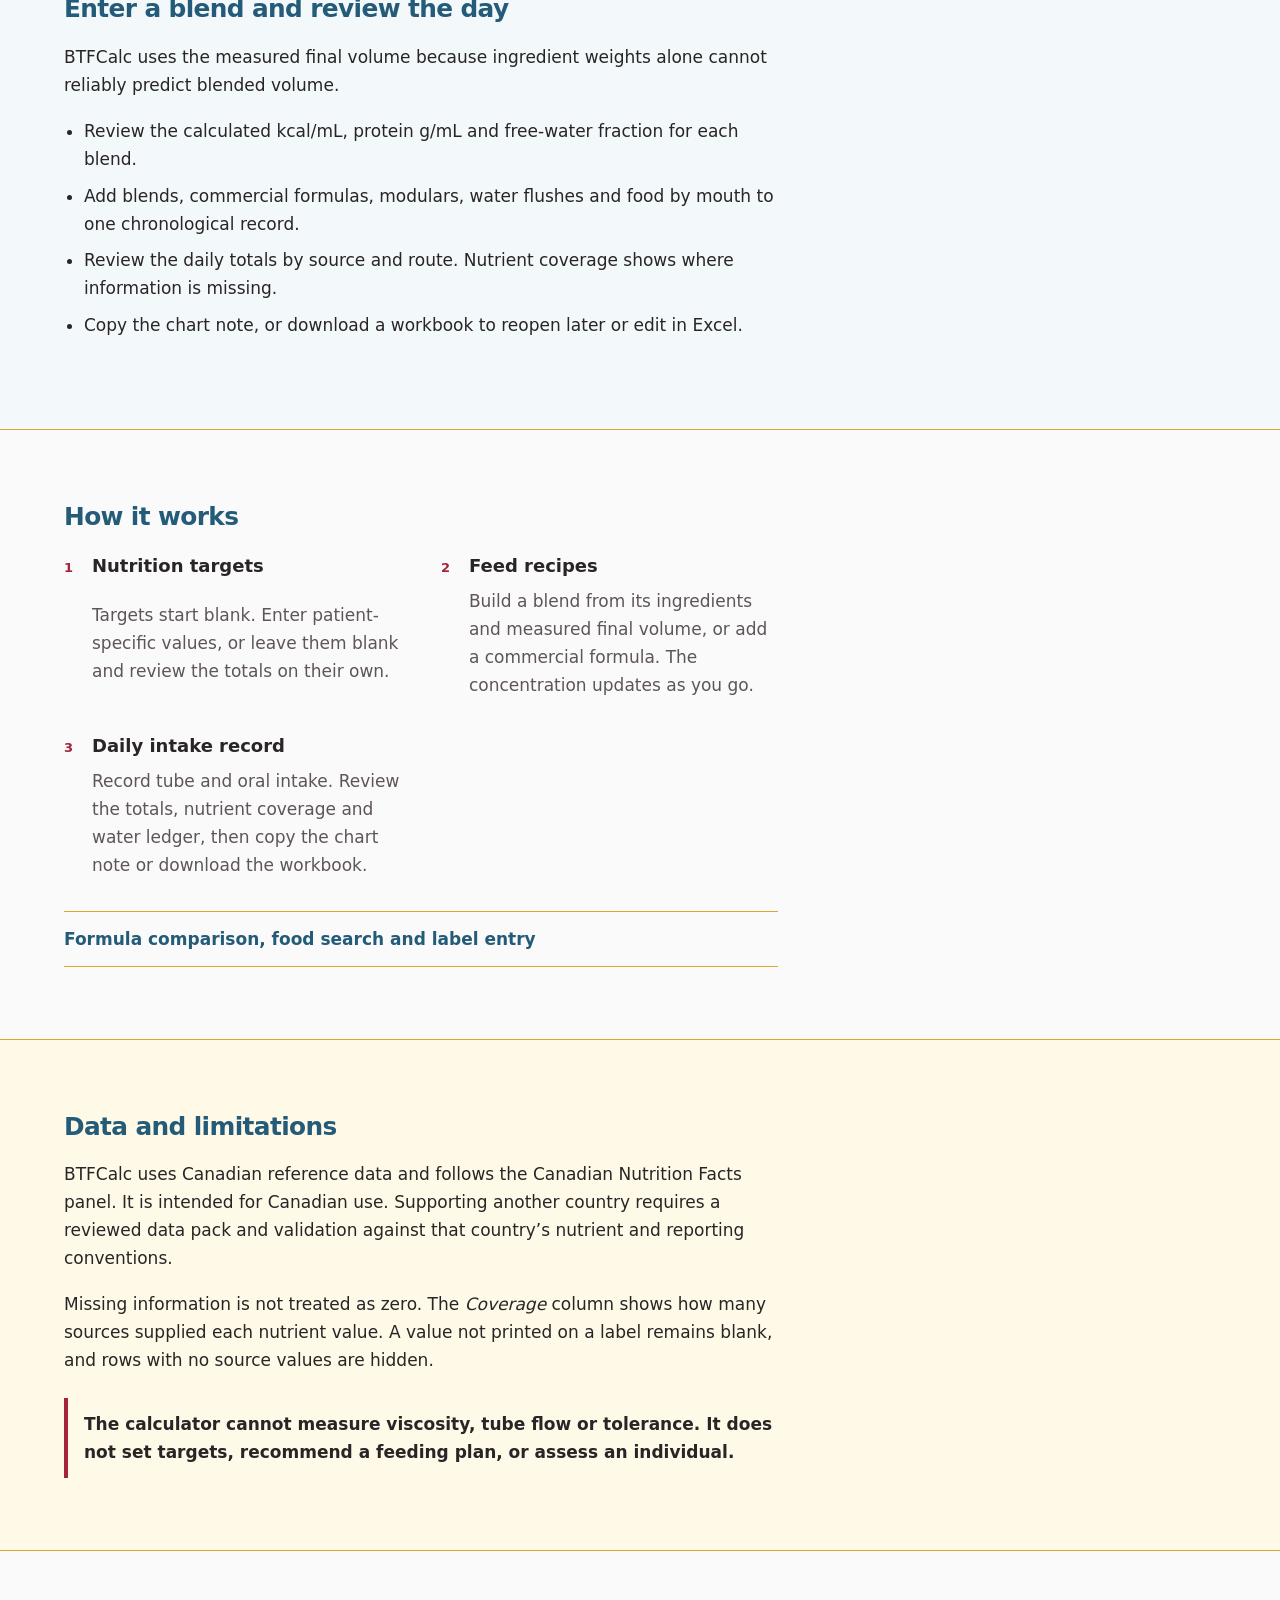
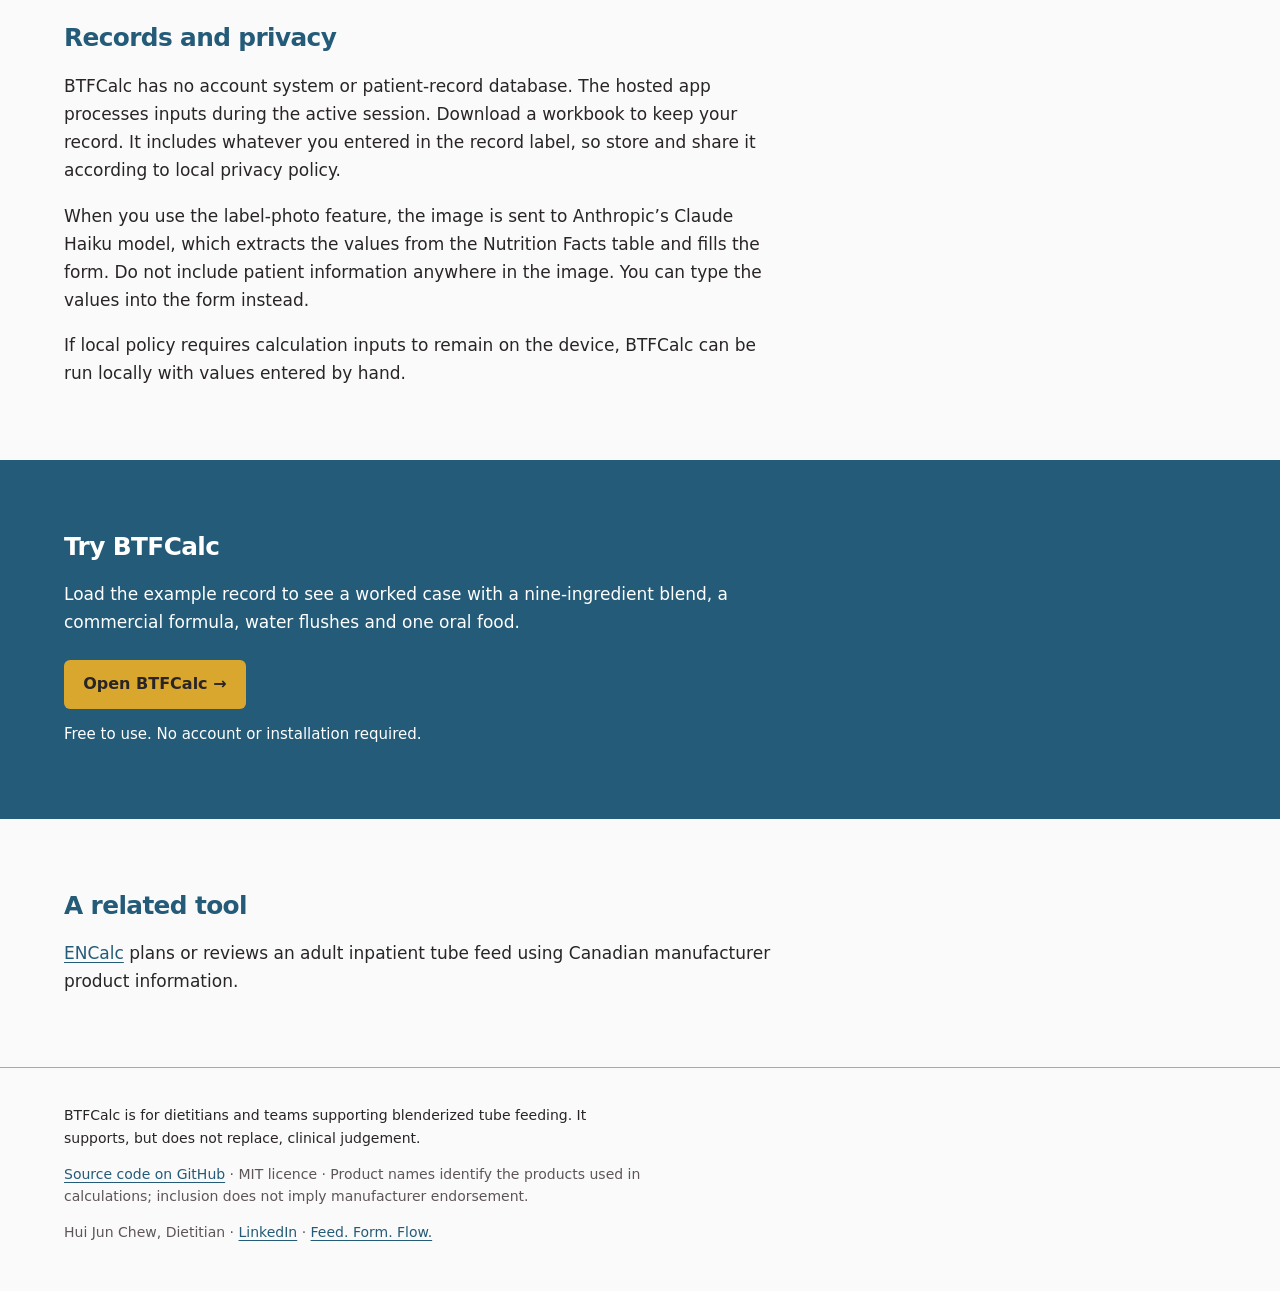
==== commit cab87c6b: "Explain the BTFCalc label photo workflow" ====
--- a/docs/btfcalc/index.html
+++ b/docs/btfcalc/index.html
@@ -173,9 +173,10 @@
             <li>Record modular powders in grams and liquids in millilitres, with
               the route for each. Water used to mix a powder is entered
               separately.</li>
-            <li>When the label-photo feature is available, use a photo of the
-              product’s Nutrition Facts table to fill the form, then check the
-              extracted values against the original table.</li>
+            <li>When the label-photo feature is available, upload a photo of the
+              product’s Nutrition Facts table instead of typing the values. The
+              form is filled automatically. Check the extracted values against
+              the original table before continuing.</li>
           </ul>
         </div>
       </details>
@@ -212,10 +213,10 @@
         your record. It includes whatever you entered in the record label, so
         store and share it according to local privacy policy.</p>
 
-      <p>When the label-photo feature is enabled, a photo of the product’s
-        Nutrition Facts table is sent to Anthropic to extract the printed
-        values. Do not include patient information in the image. You can enter
-        the values manually instead.</p>
+      <p>When you use the label-photo feature, the image is sent to Anthropic’s
+        Claude Haiku model, which extracts the values from the Nutrition Facts
+        table and fills the form. Do not include patient information anywhere in
+        the image. You can type the values into the form instead.</p>
 
       <p>If local policy requires calculation inputs to remain on the device,
         BTFCalc can be run locally with values entered by hand.</p>
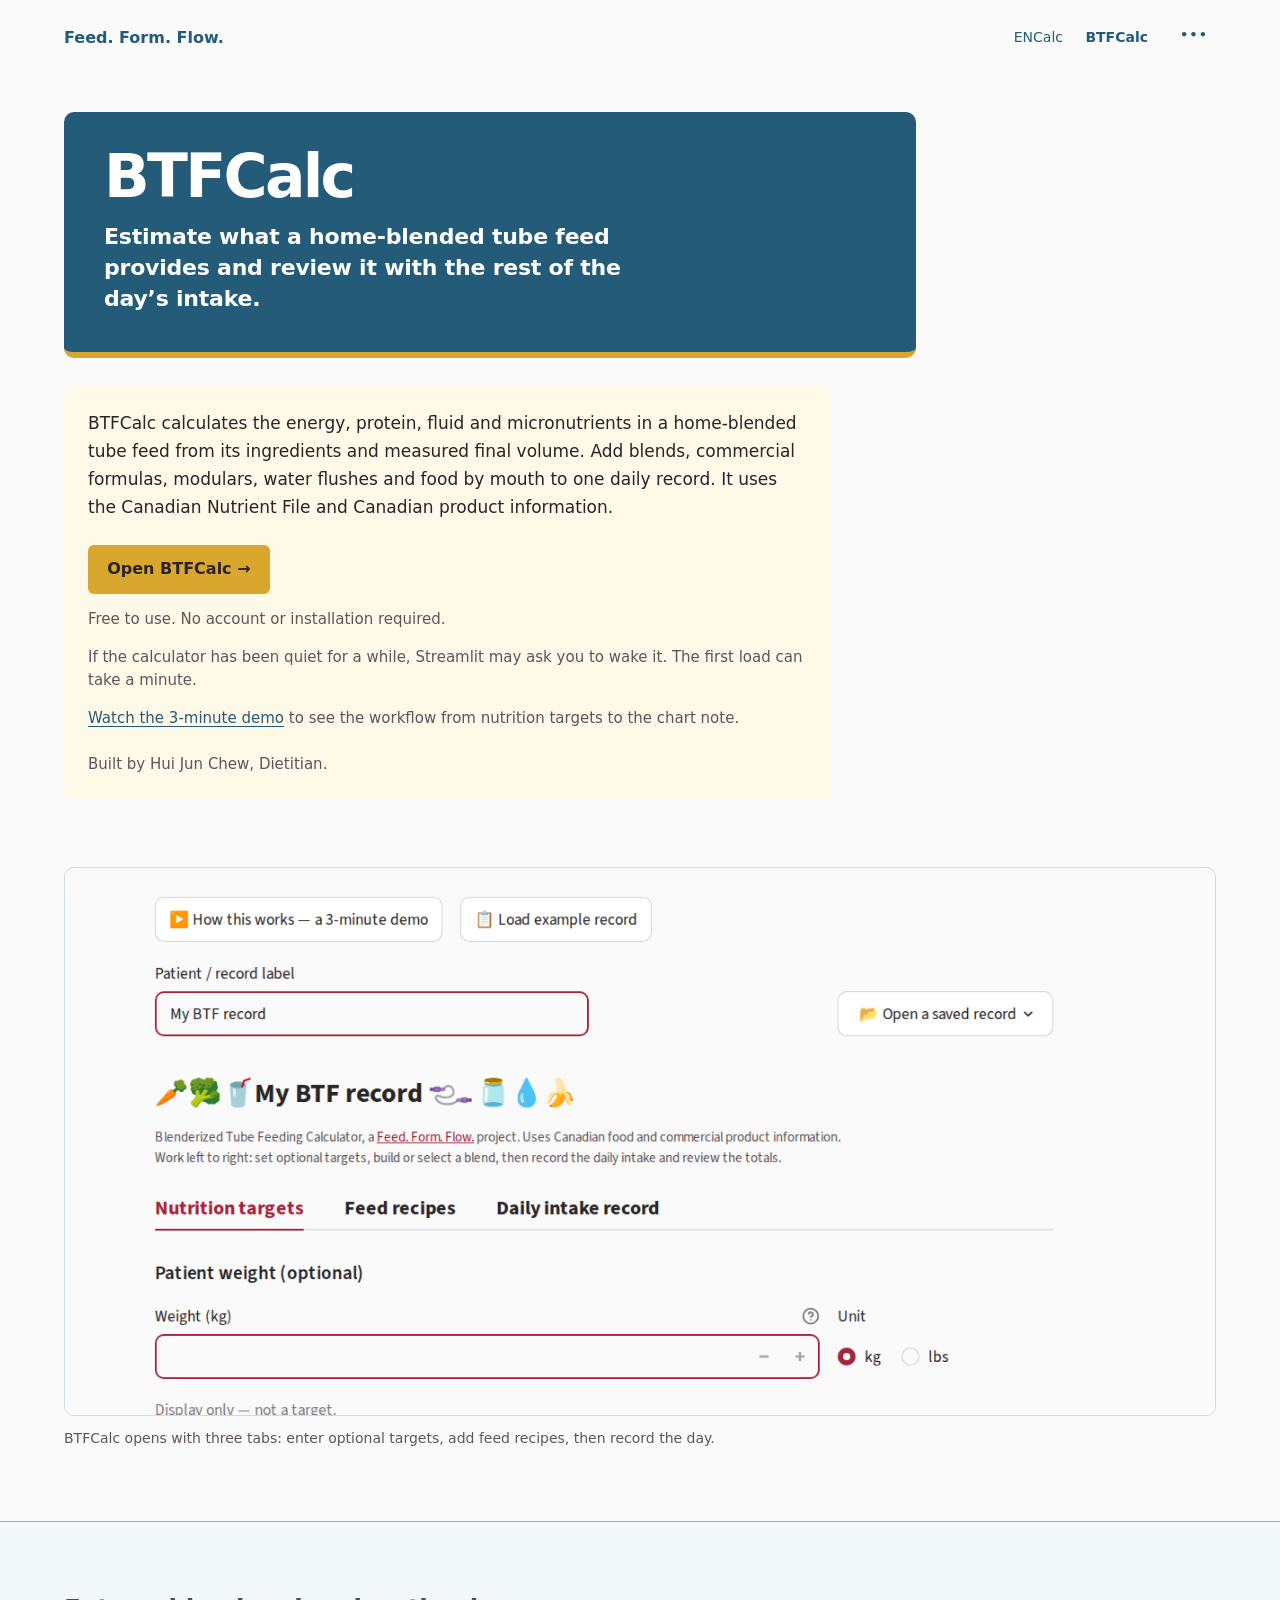
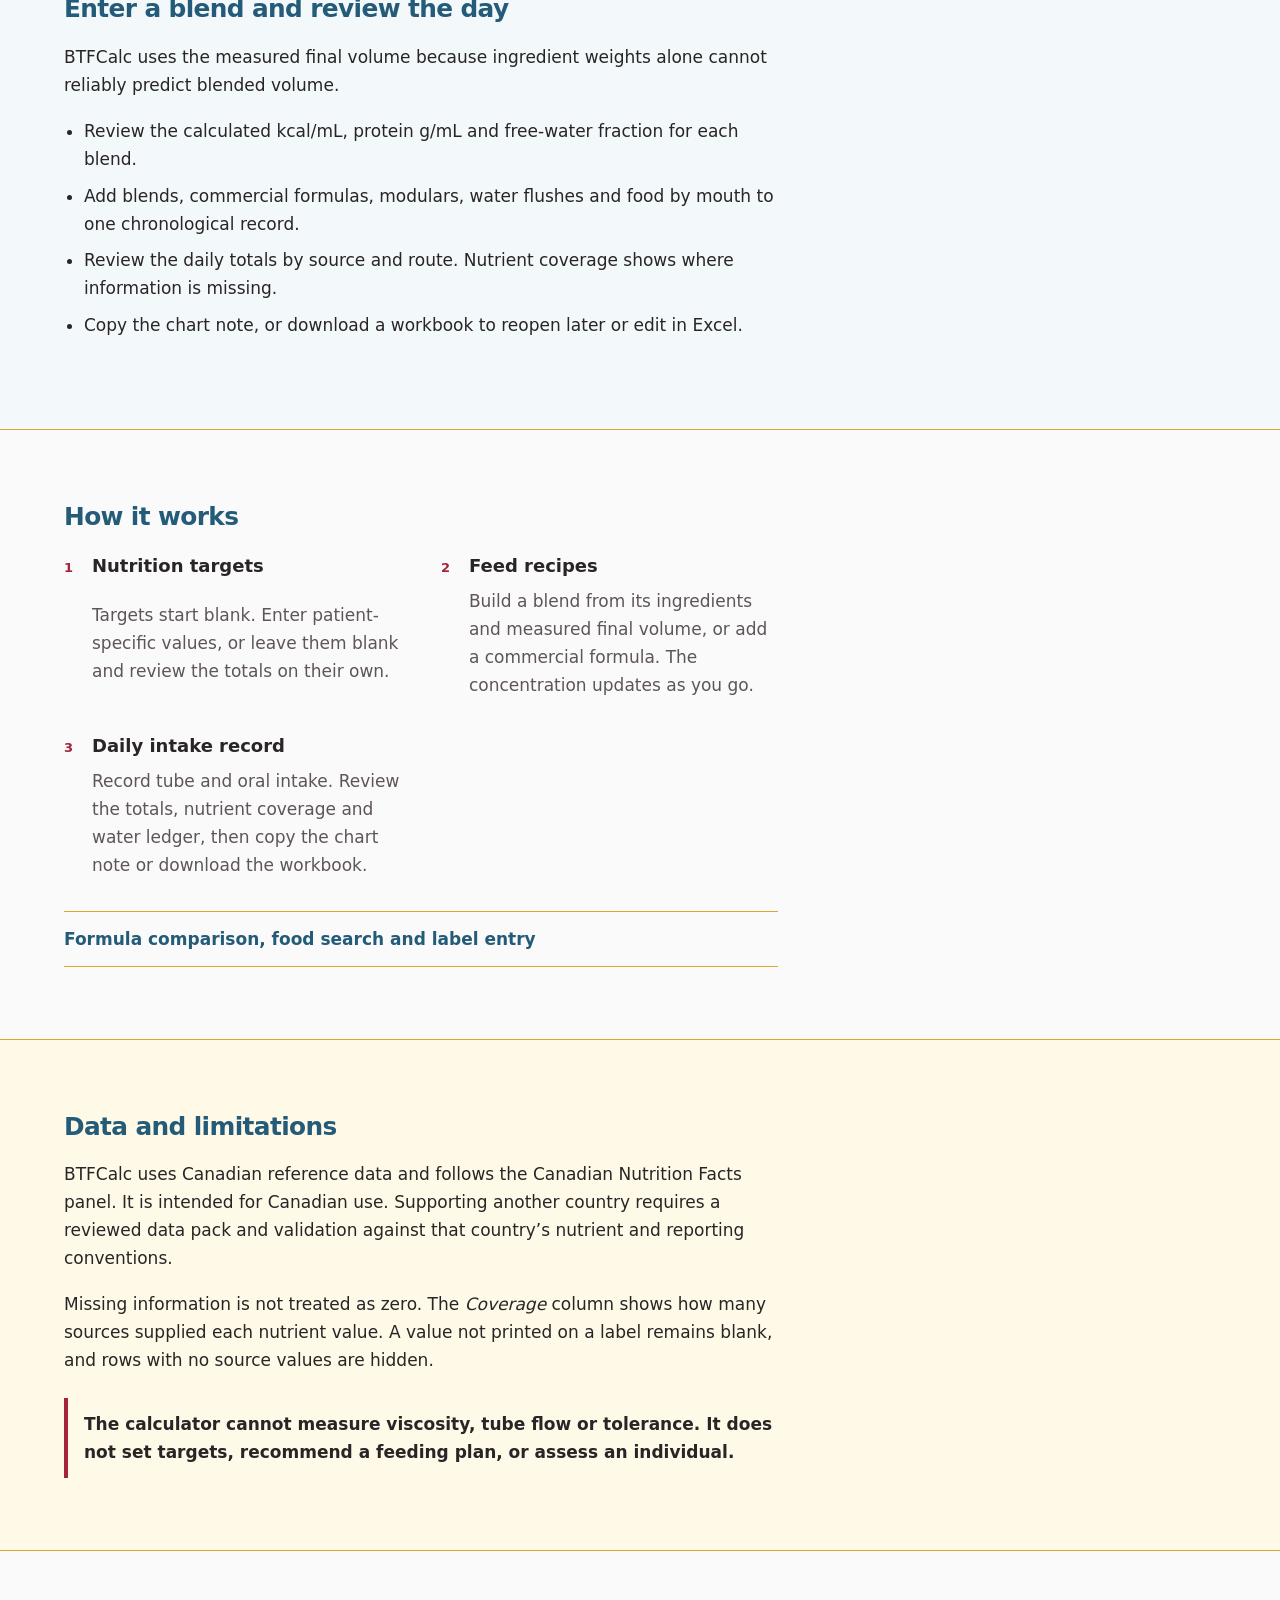
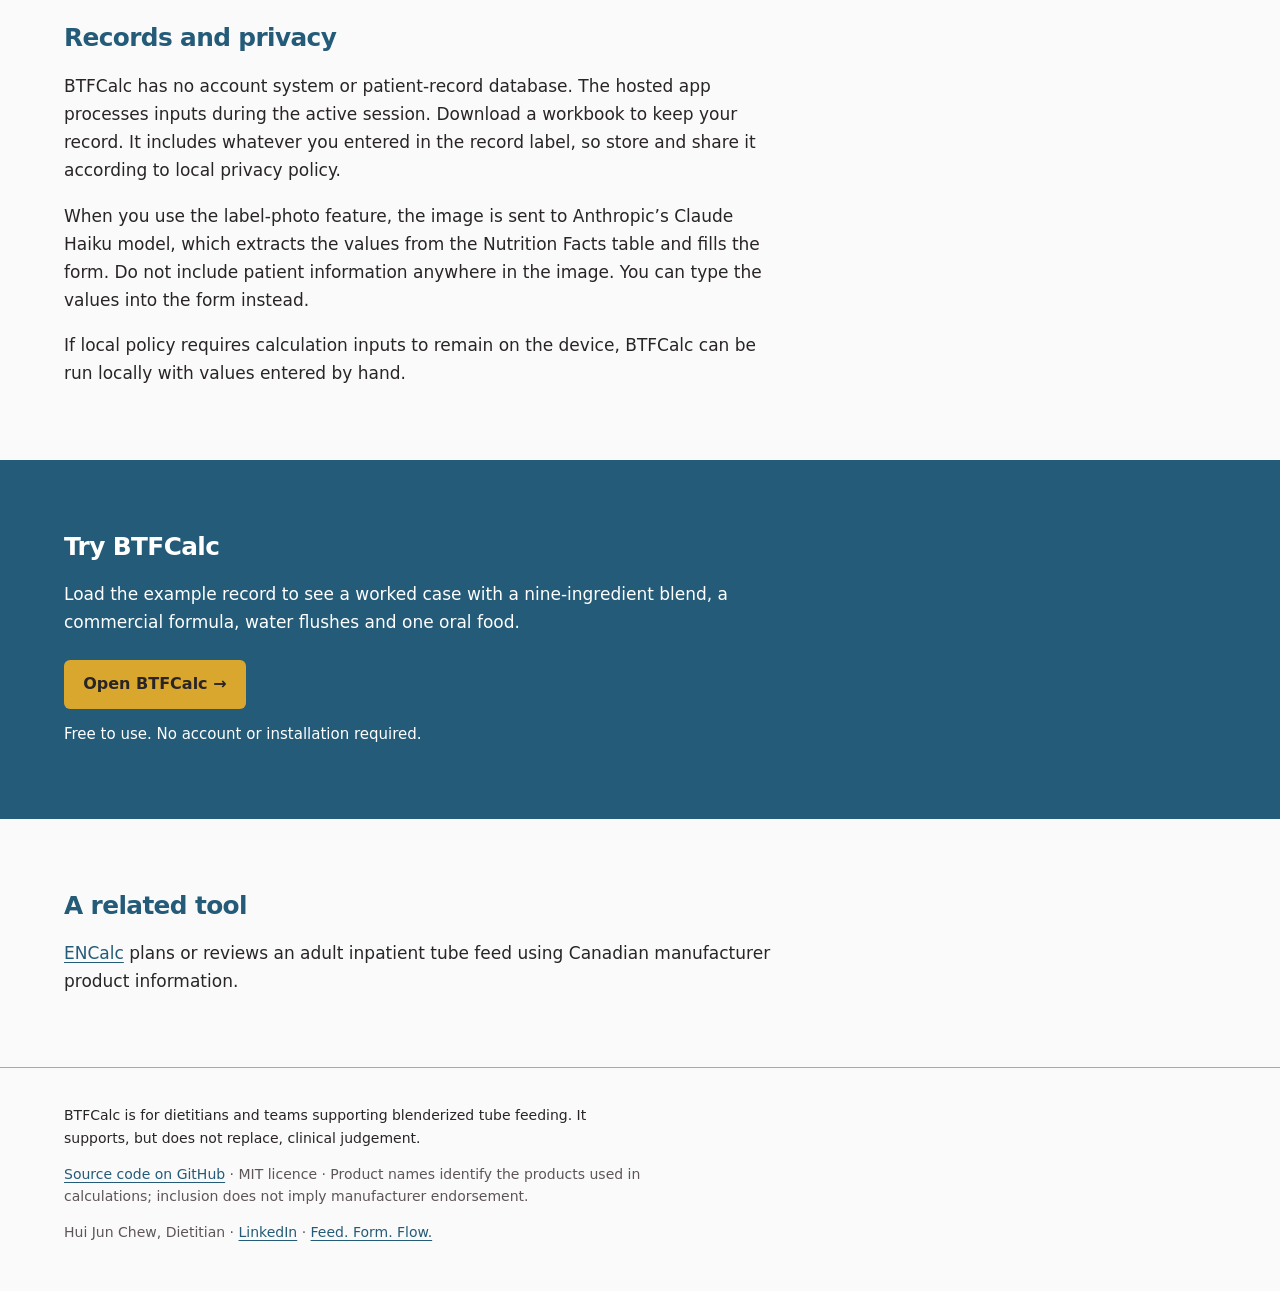
==== commit 93277f1f: "Replace Status with a signed difference; match the Feed. Form. Flow. identity" ====
--- a/docs/btfcalc/index.html
+++ b/docs/btfcalc/index.html
@@ -107,7 +107,9 @@
   <div class="media">
     <div class="shot">
       <figure>
-        <img src="screenshot-landing.png" width="1280" height="608"
+        <img class="shot-light" src="screenshot-landing.png" width="1280" height="608"
+             alt="The blank BTFCalc opening screen, with an optional patient weight field and tabs for Nutrition targets, Feed recipes and Daily intake record.">
+        <img class="shot-dark" src="screenshot-landing-dark.png" width="1280" height="608" loading="lazy"
              alt="The blank BTFCalc opening screen, with an optional patient weight field and tabs for Nutrition targets, Feed recipes and Daily intake record.">
         <figcaption>BTFCalc opens with three tabs: enter optional targets, add
           feed recipes, then record the day.</figcaption>
--- a/docs/site.css
+++ b/docs/site.css
@@ -263,8 +263,20 @@
   width: 100%;
   border: 1px solid var(--rule);
   border-radius: var(--radius);
-  background: #FCFAF9;
-}
+  background: #FAFAFA;
+}
+
+/* Each calculator screenshot has a light and a dark capture, so a dark page
+   does not carry a bright white block. The site's theme control sets
+   data-theme on <html>, so the swap follows the visitor's System, Light or
+   Dark choice rather than only the device setting. */
+.media img.shot-dark {
+  display: none;
+  background: #0E1117;
+}
+
+:root[data-theme="dark"] .media img.shot-light { display: none; }
+:root[data-theme="dark"] .media img.shot-dark { display: block; }
 
 figcaption {
   width: 100%;
